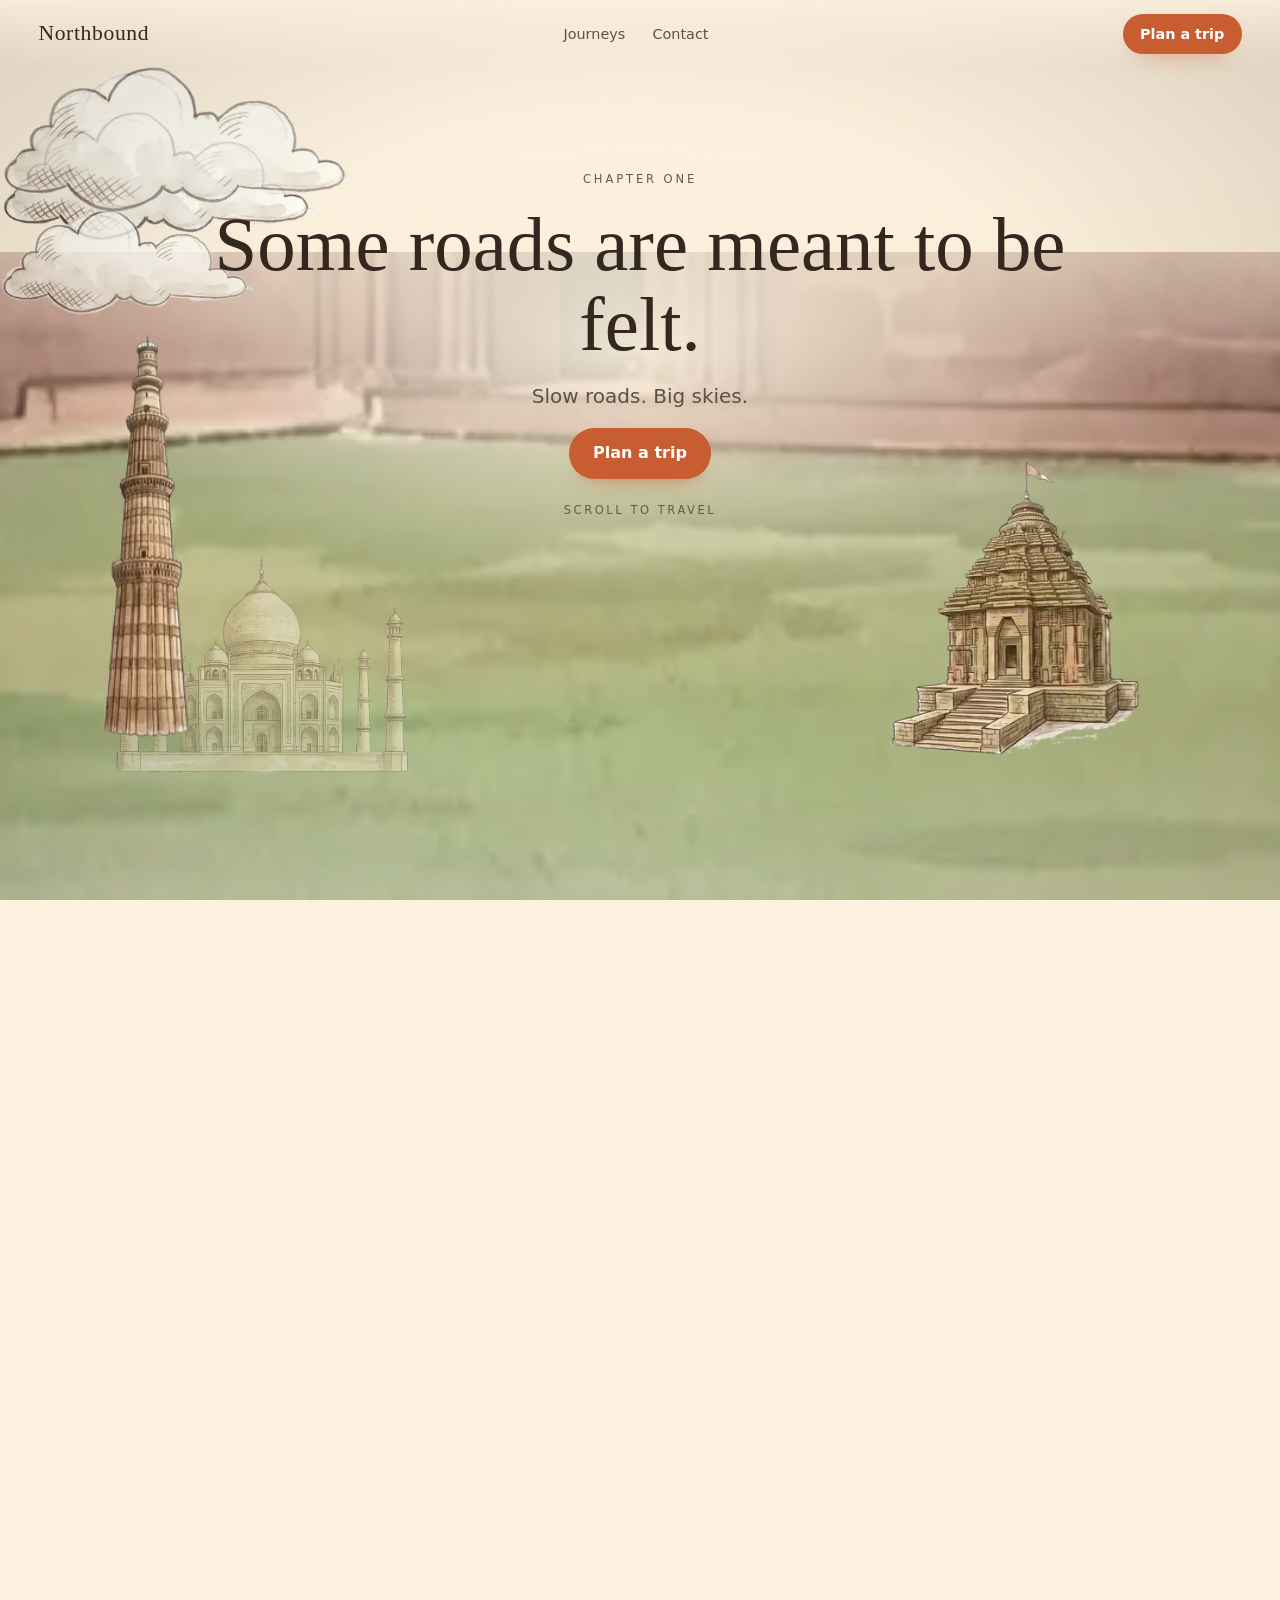
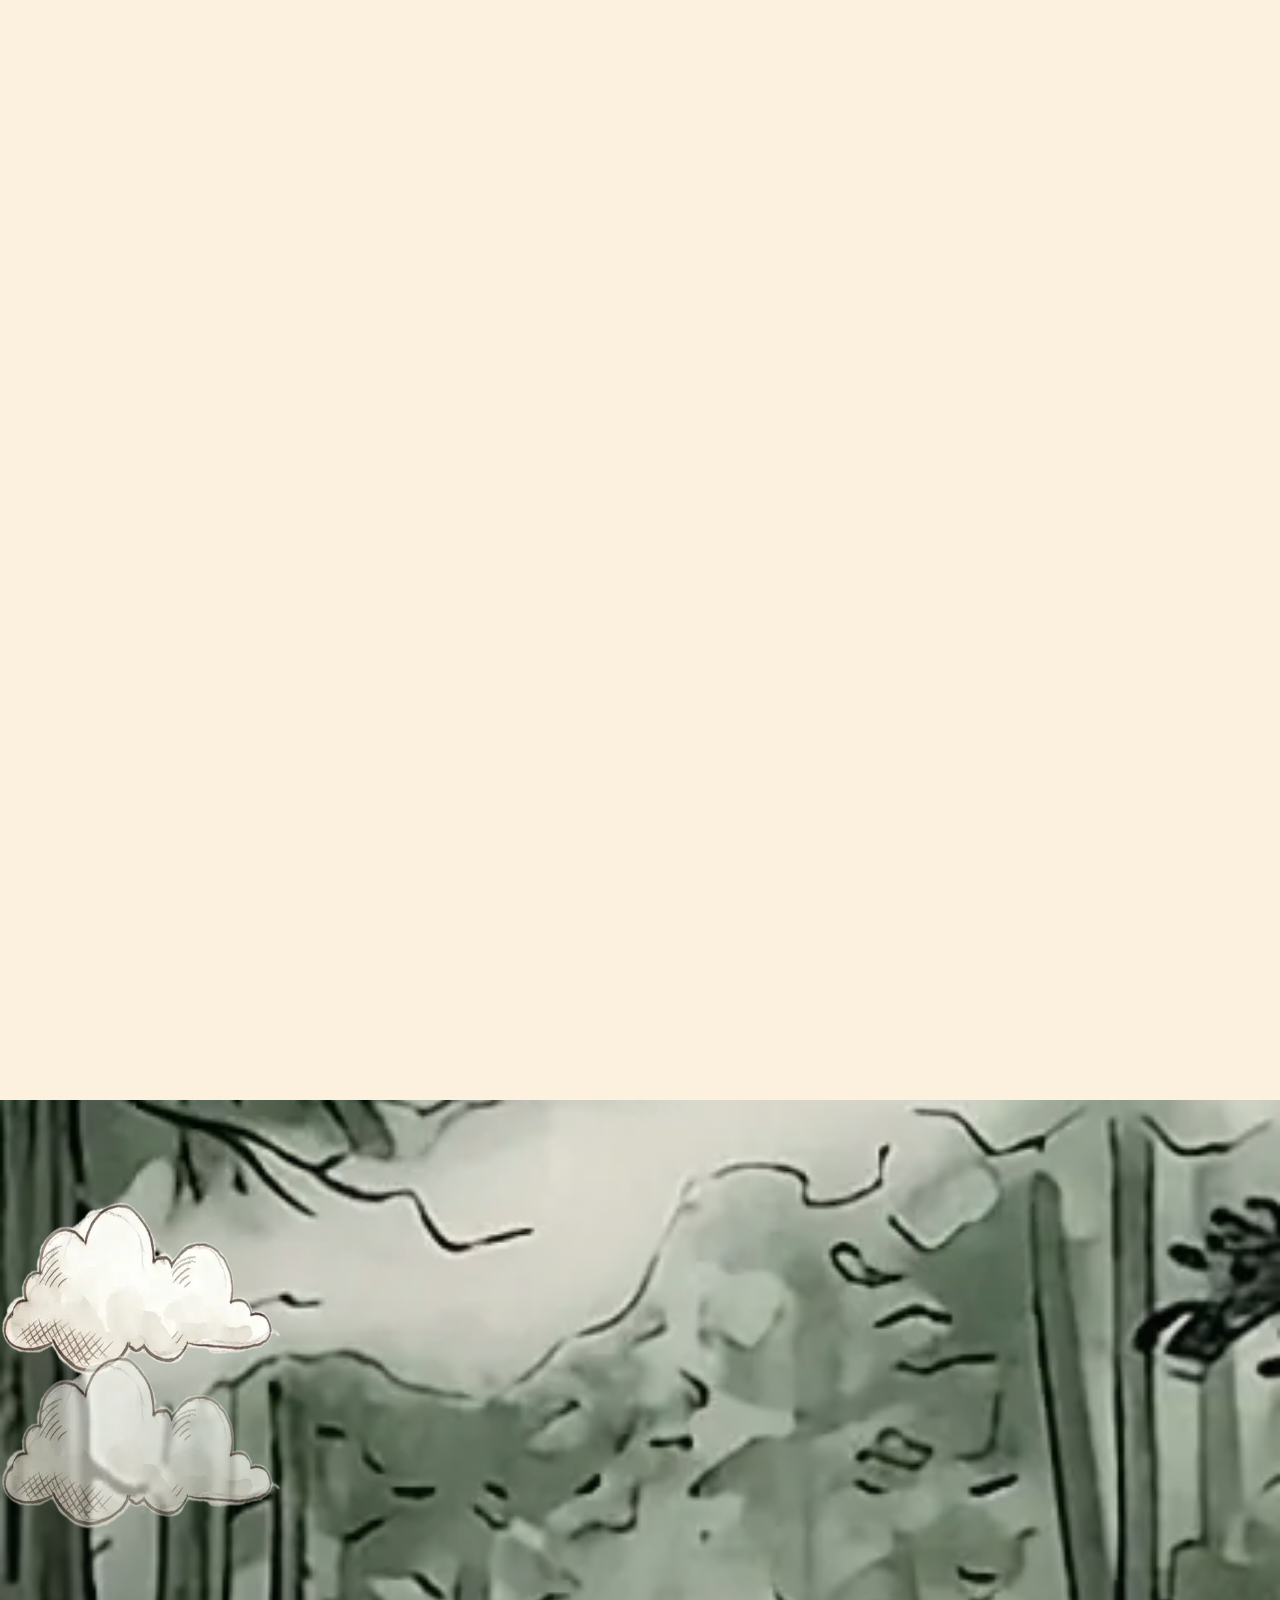
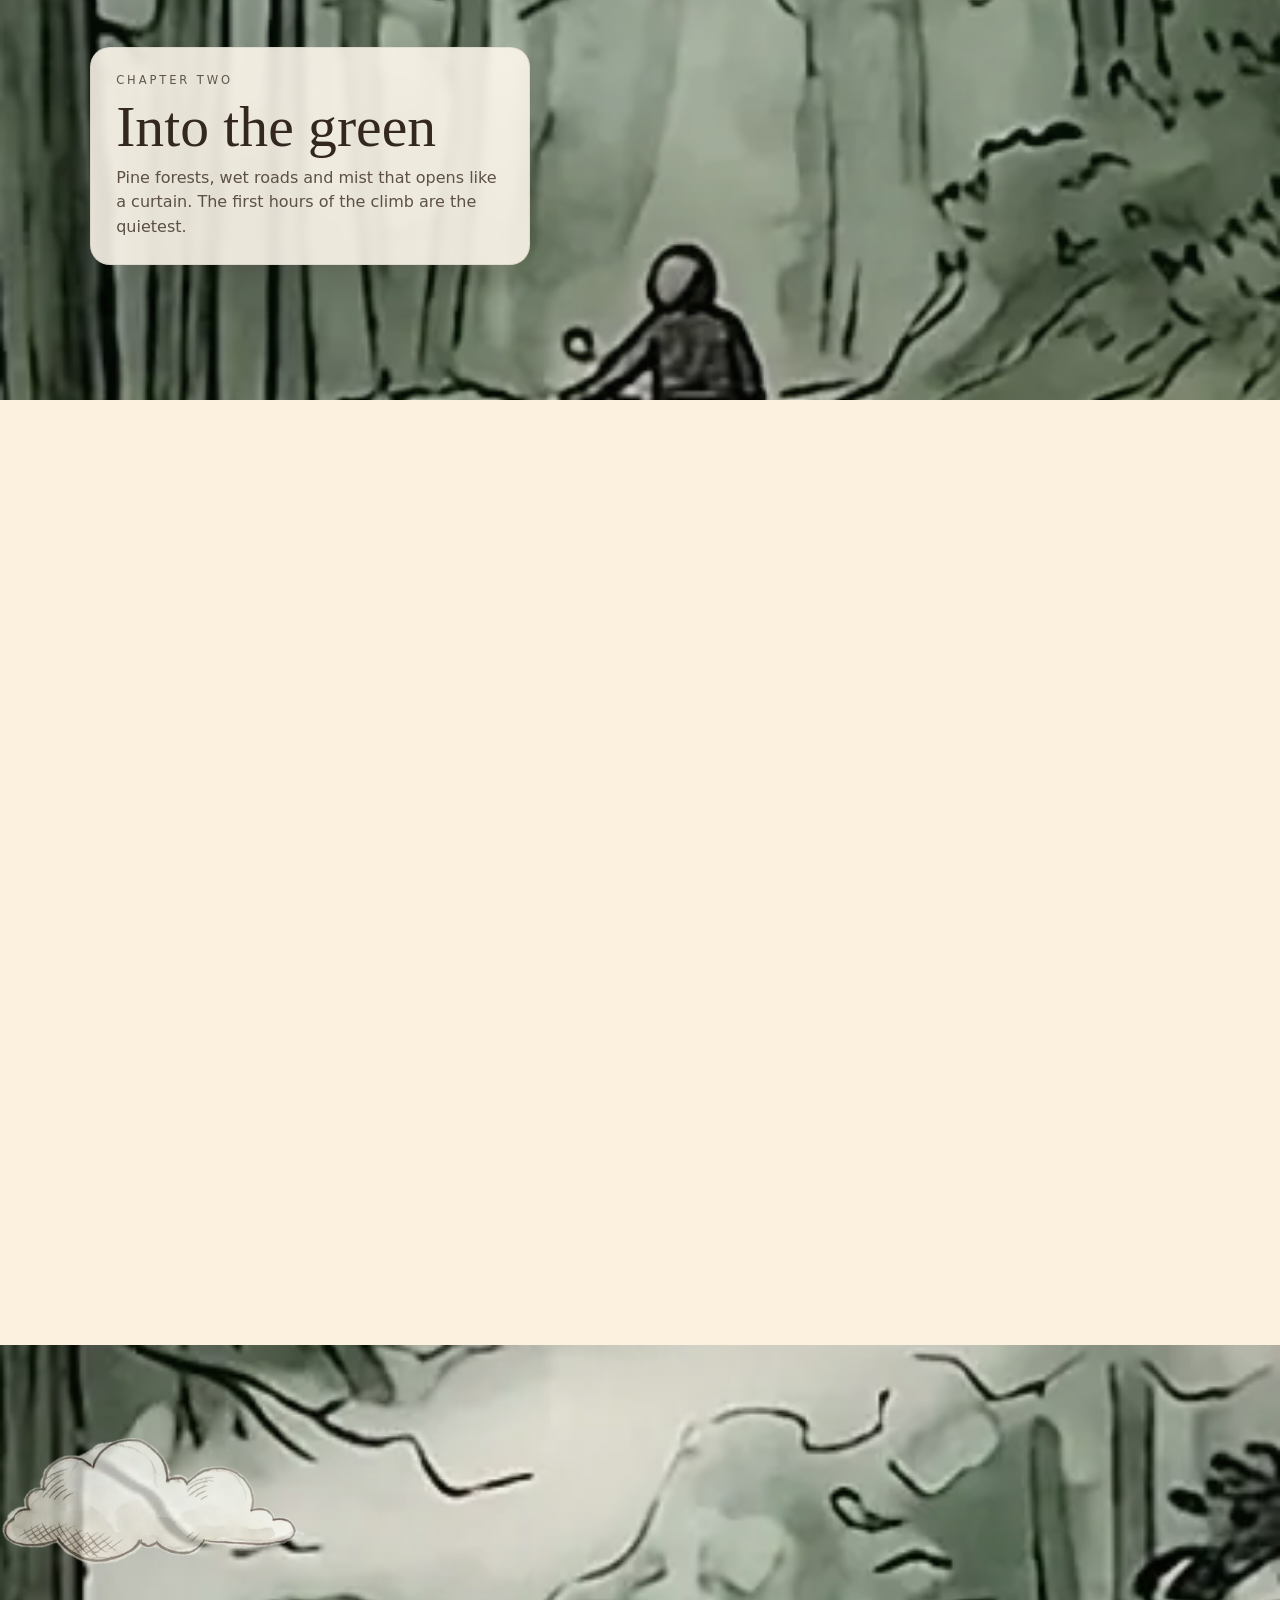
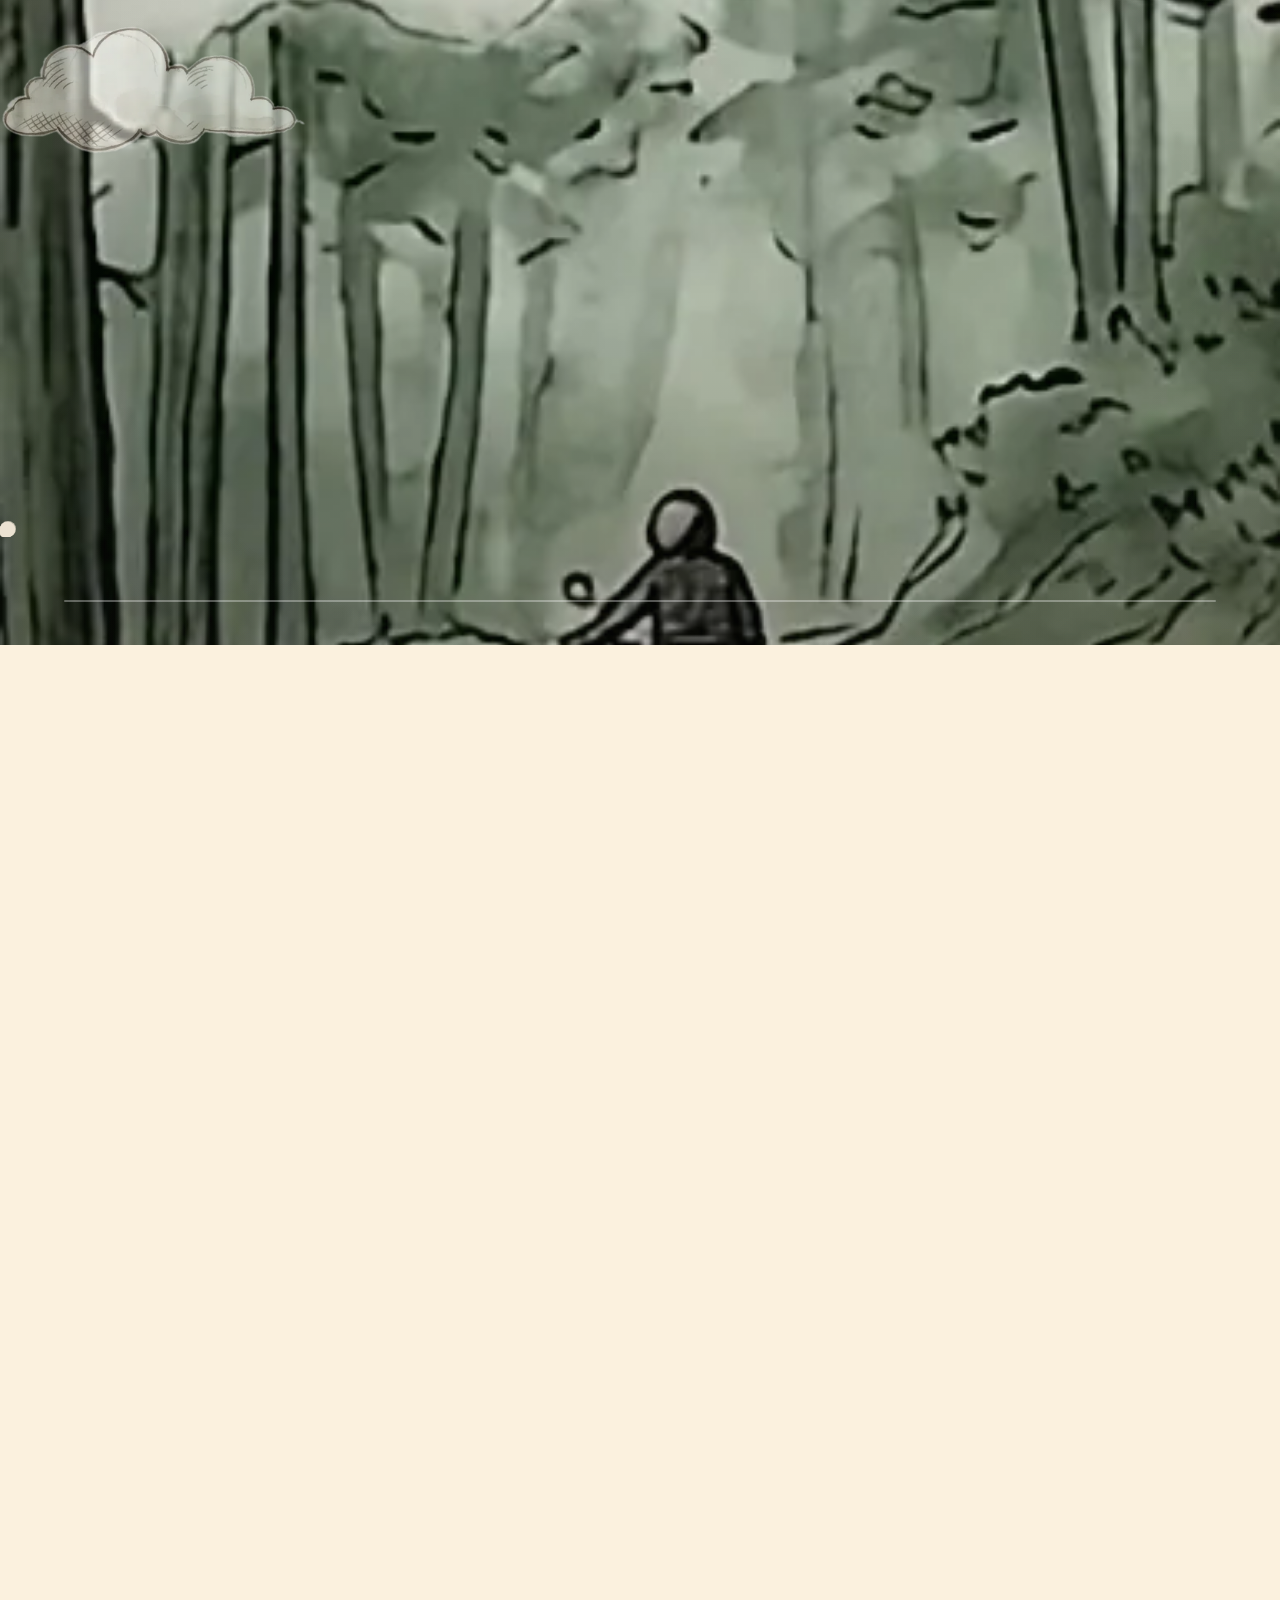
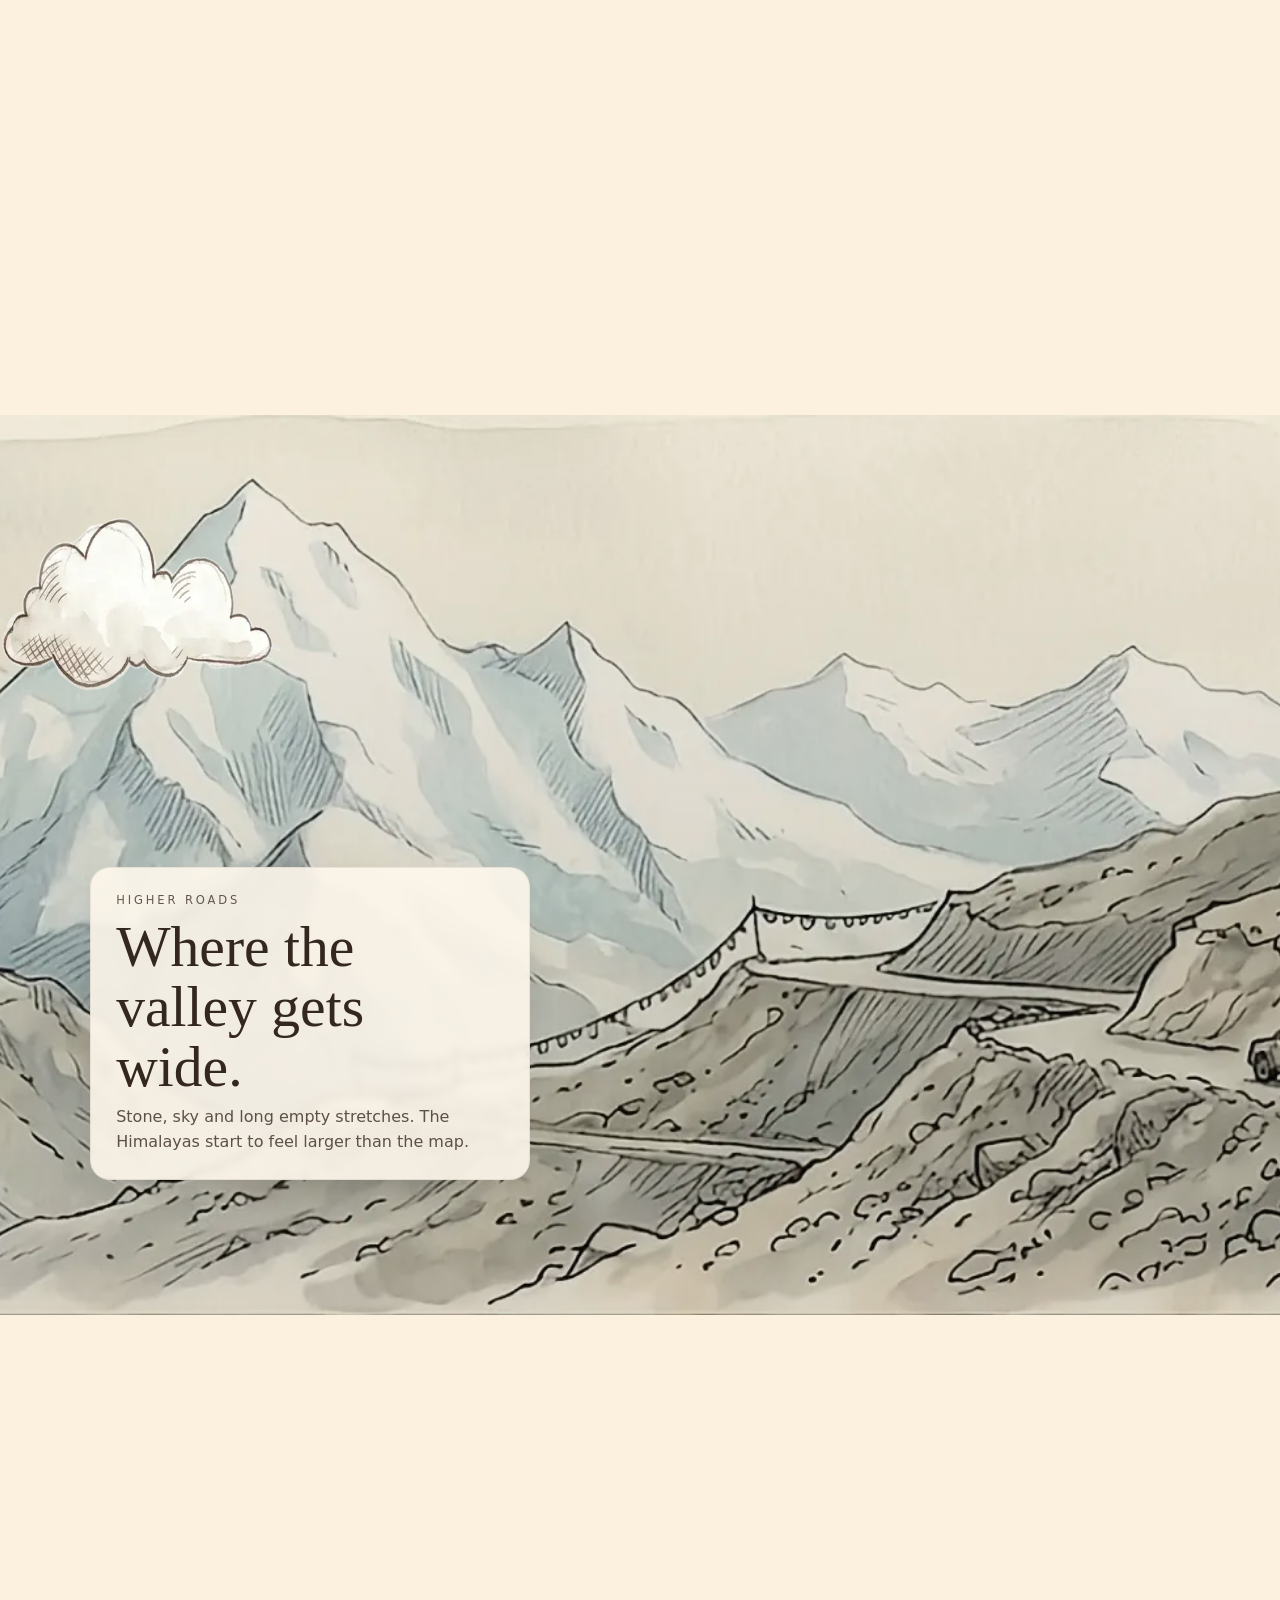
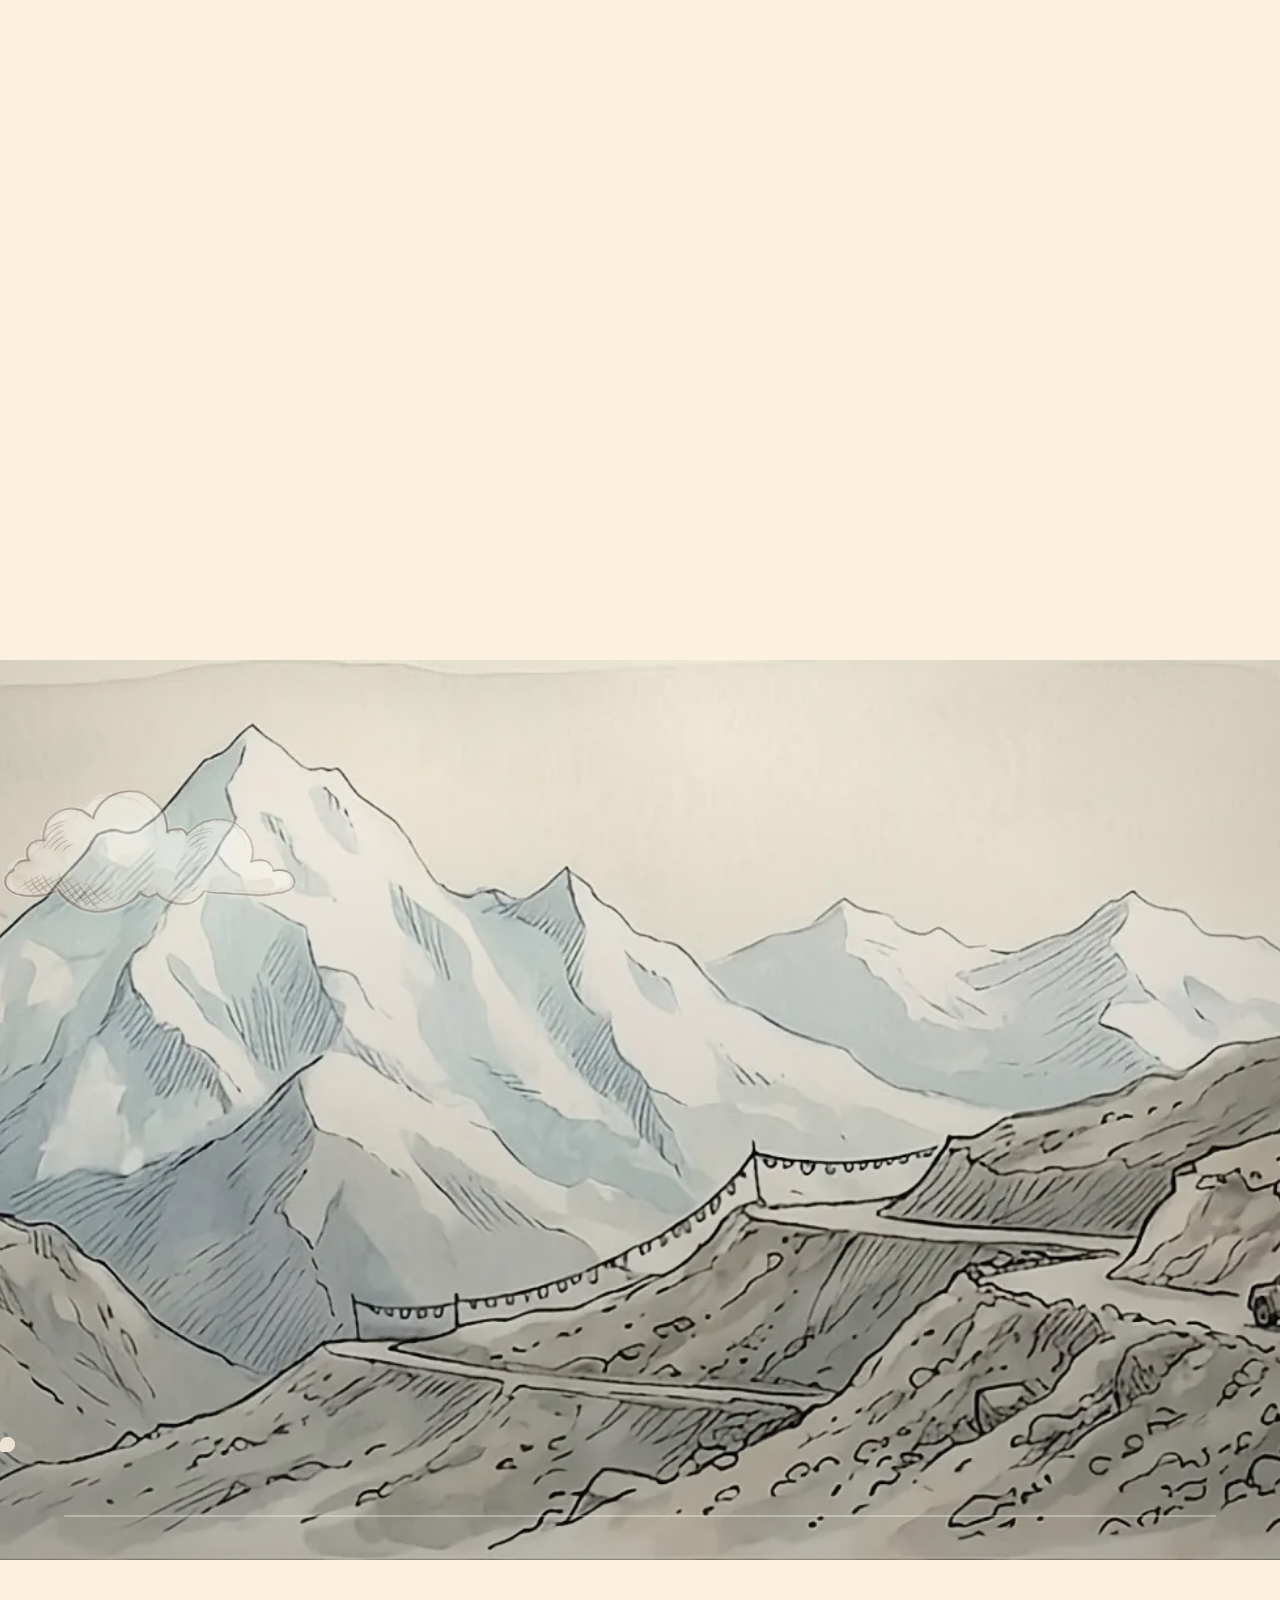
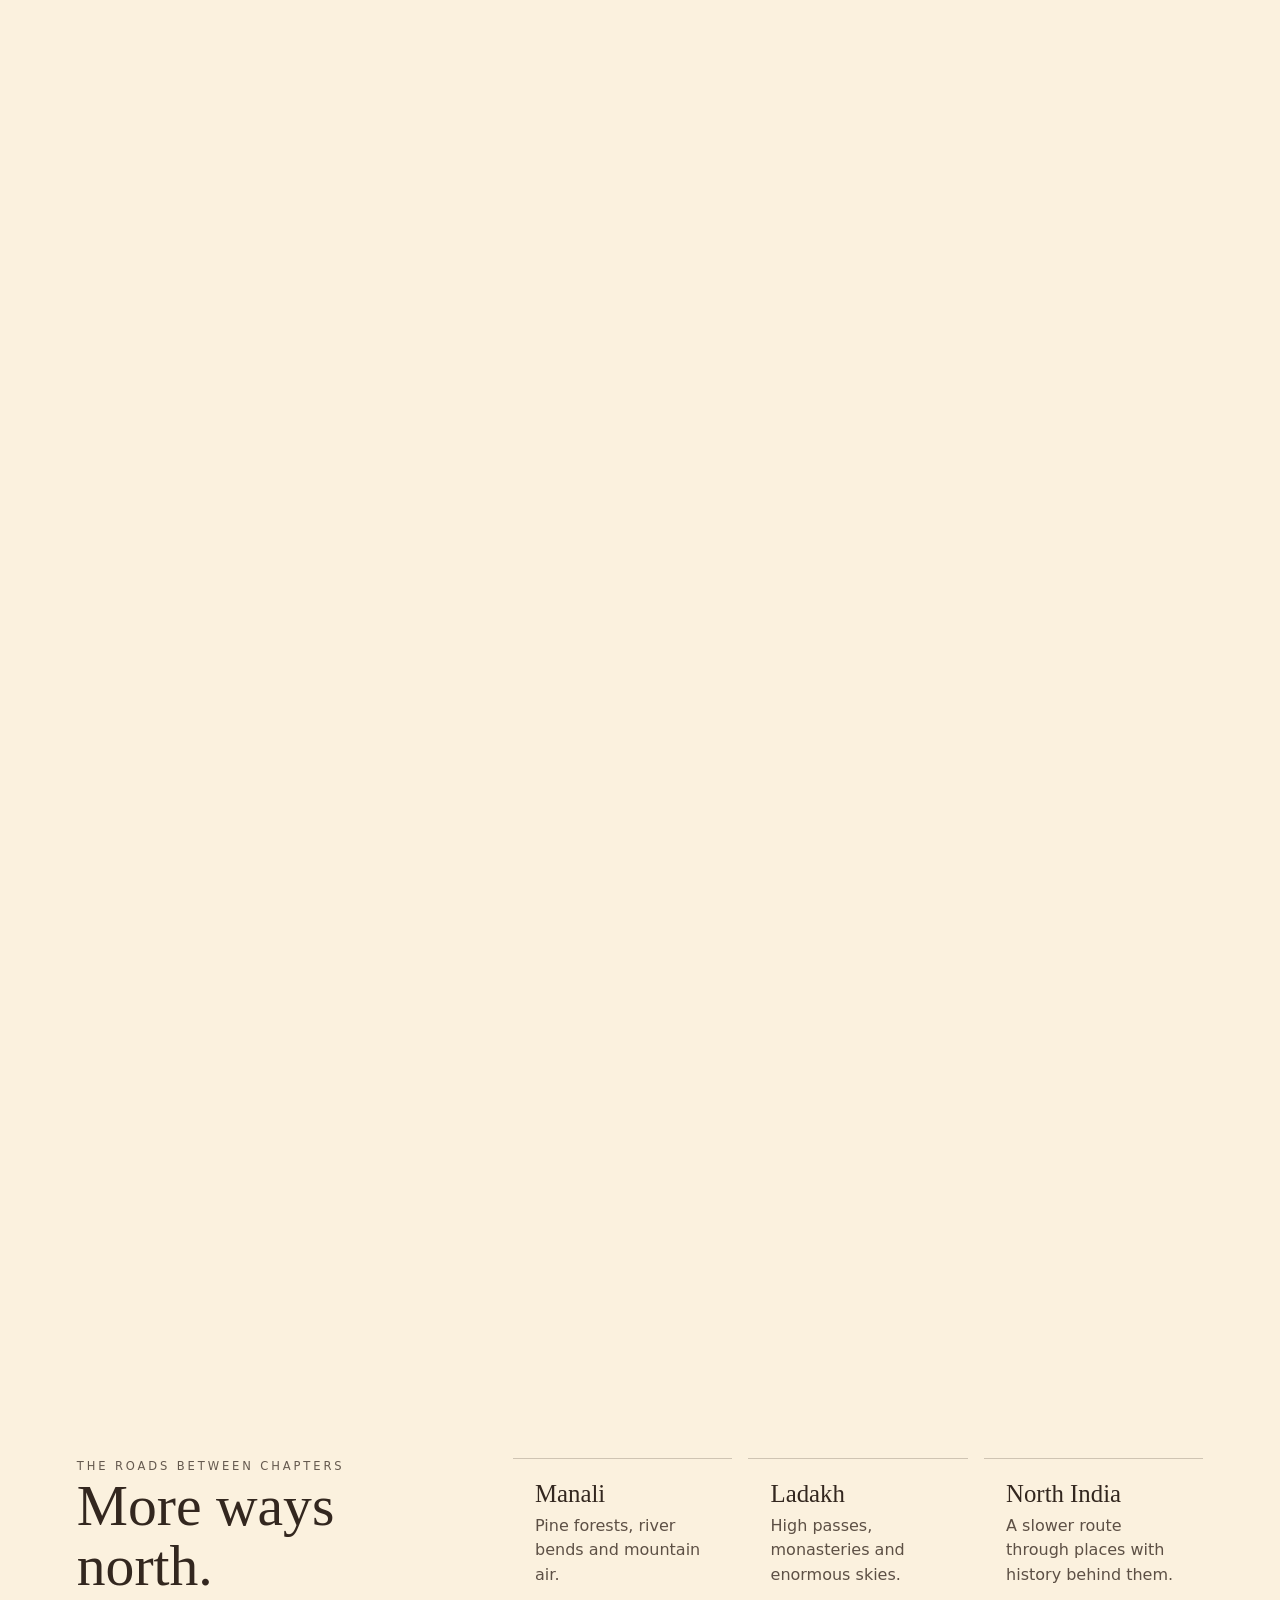
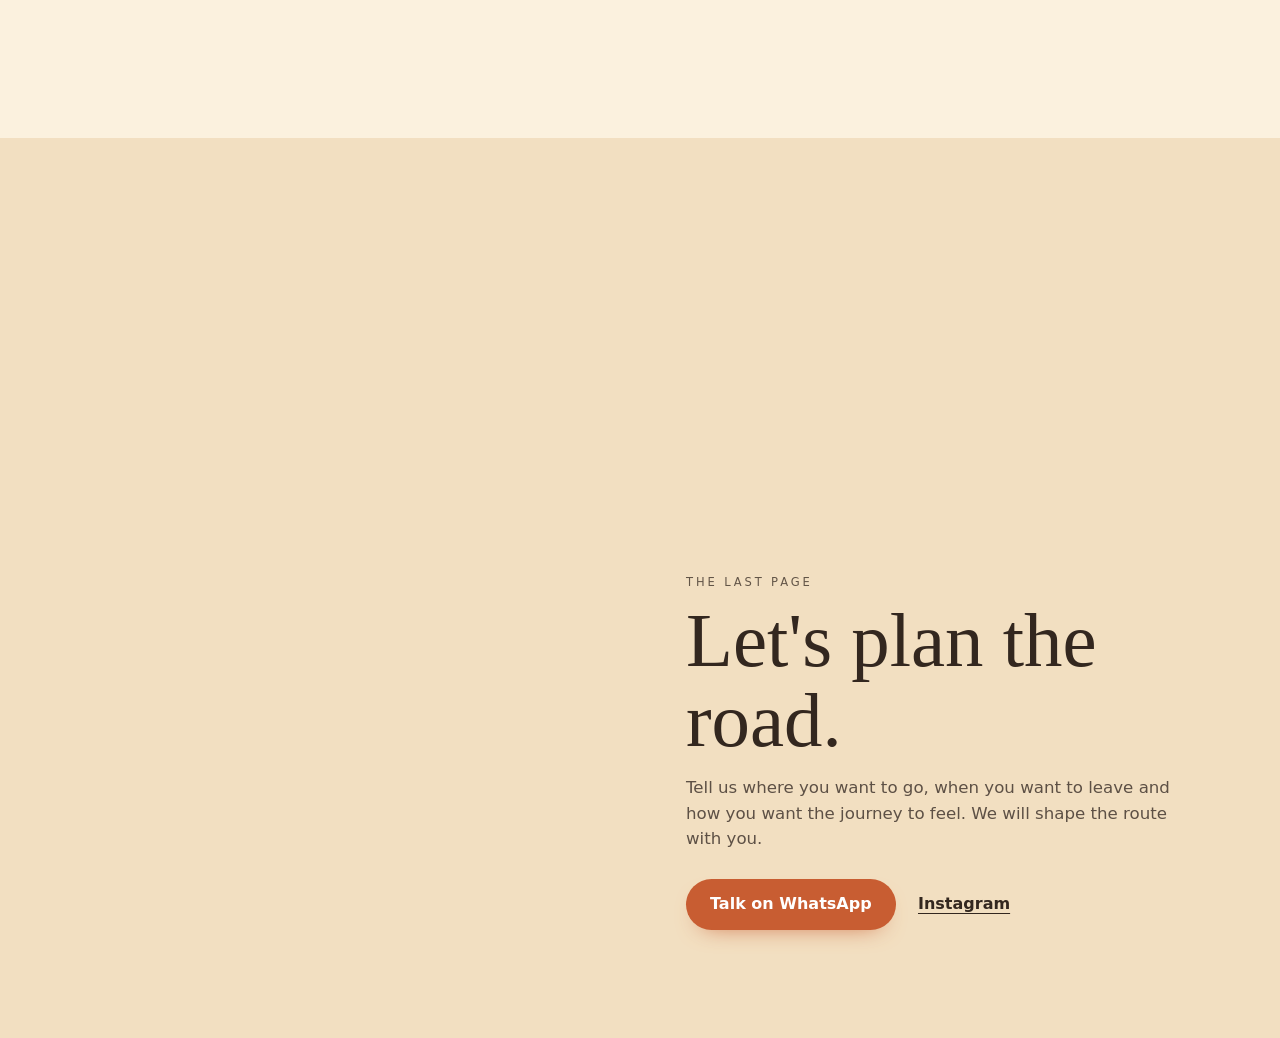
==== index.html @ 2f7fe8b7 "Initial looks good for V1" ====
<!doctype html>
<html lang="en">
<head>
  <meta charset="utf-8">
  <meta name="viewport" content="width=device-width,initial-scale=1,viewport-fit=cover">
  <meta name="theme-color" content="#fbf1de">
  <title>Northbound | Slow roads, big skies</title>
  <meta name="description" content="Slow, story-rich motorcycle and SUV journeys through the Himalayas, Ladakh, Himachal and North India. Explore routes and plan a journey with Northbound.">
  <meta name="robots" content="index,follow">
  <link rel="canonical" href="./">
  <meta property="og:type" content="website">
  <meta property="og:title" content="Northbound | Slow roads, big skies">
  <meta property="og:description" content="Motorcycle and SUV journeys through the Himalayas and North India.">
  <meta property="og:image" content="assets/img/redfort-full.webp">
  <meta name="twitter:card" content="summary_large_image">
  <link rel="preload" as="image" href="assets/img/redfort-full.webp" type="image/webp">
  <link rel="stylesheet" href="css/styles.css">
  <script id="site-schema" type="application/ld+json">
  {
    "@context":"https://schema.org",
    "@type":"TravelAgency",
    "name":"Northbound",
    "description":"Motorcycle and SUV journeys through the Himalayas, Ladakh, Himachal and North India.",
    "areaServed":["Ladakh","Himachal Pradesh","Uttarakhand","Delhi","North India"]
  }
  </script>
</head>
<body>
  <a class="skip-link" href="#journey">Skip to journeys</a>

  <header class="nav" id="site-nav">
    <a class="brand" href="#top" data-bind="brand">Northbound</a>
    <nav aria-label="Main navigation">
      <a href="#journey" data-bind="navDestinations">Journeys</a>
      <a href="#contact" data-bind="navStories">Contact</a>
    </nav>
    <a class="pill pill--small" href="#contact" data-bind-href="navCtaHref" data-bind="navCta">Plan a trip</a>
  </header>

  <main id="top">
    <!-- HERO / EXISTING REFERENCE WORLD -->
    <section class="hero" aria-labelledby="hero-title">
      <div class="hero-stage">
        <picture class="hero-bg" aria-hidden="true">
          <source media="(max-width: 700px)" srcset="assets/img/mobile/redfort-full-phone.webp">
          <img src="assets/img/redfort-full.webp" alt="" width="1610" height="692" fetchpriority="high">
        </picture>

        <div class="hero-paper"></div>
        <div class="hero-vignette"></div>

        <div class="ambient cloud cloud--h1" aria-hidden="true"><img src="assets/img/cloud.webp" alt="" width="420" height="179"></div>
        <div class="ambient cloud cloud--h2" aria-hidden="true"><img src="assets/img/cloud.webp" alt="" width="420" height="179"></div>
        <div class="ambient cloud cloud--h3" aria-hidden="true"><img src="assets/img/cloud.webp" alt="" width="420" height="179"></div>
        <div class="bird-flock" data-birds="hero" aria-hidden="true"></div>

        <!-- Kept in the same layered-monument spirit as the reference. Hawa Mahal intentionally absent. -->
        <div class="hero-cutout hero-cutout--taj" data-depth=".16"><img src="assets/img/taj.webp" alt="" width="834" height="620"></div>
        <div class="hero-cutout hero-cutout--qutub" data-depth=".26"><img src="assets/img/qutub.webp" alt="Qutub Minar illustration" width="74" height="340"></div>
        <div class="hero-cutout hero-cutout--kedar" data-depth=".20"><img src="assets/img/kedar.webp" alt="Himalayan temple illustration" width="287" height="340"></div>

        <div class="hero-copy">
          <p class="eyebrow" data-bind="heroEyebrow">Chapter one</p>
          <h1 id="hero-title" data-bind="heroTitle">Some roads are meant to be felt.</h1>
          <p class="tagline" data-bind="heroTagline">Slow roads. Big skies.</p>
          <a class="pill pill--large" data-bind-href="heroCtaHref" href="#journey" data-bind="heroCta">Plan a trip</a>
          <span class="scroll-cue">Scroll to travel</span>
        </div>
      </div>
    </section>

    <!-- NORMAL COUPLED SECTION: two scenes, backgrounds change vertically. -->
    <section class="coupled" id="journey" aria-label="Green Valley and Rishikesh journey">
      <div class="coupled-stage">
        <article class="coupled-scene coupled-scene--green">
          <picture class="coupled-bg">
            <source media="(max-width: 700px)" srcset="assets/img/mobile/green-valley-phone.webp">
            <img src="assets/img/green-valley.webp" alt="Misty green Himalayan valley and forest road" width="1634" height="686" loading="lazy" decoding="async">
          </picture>
          <div class="scene-wash"></div>
          <div class="scene-cloud scene-cloud--a" aria-hidden="true"><img src="assets/img/cloud.webp" alt="" width="420" height="179" loading="lazy"></div>
          <div class="scene-cloud scene-cloud--b" aria-hidden="true"><img src="assets/img/cloud.webp" alt="" width="420" height="179" loading="lazy"></div>
          <div class="bird-flock" data-birds="green" aria-hidden="true"></div>
          <div class="leaves" data-leaf-count="10" aria-hidden="true"></div>
          <div class="scene-copy scene-copy--left">
            <p class="eyebrow" data-bind="j0Eyebrow">Chapter two</p>
            <h2 data-bind="j0Title">Into the green</h2>
            <p data-bind="j0Body">Pine forests, wet roads and mist that opens like a curtain. The first hours of the climb are the quietest.</p>
          </div>
        </article>

        <article class="coupled-scene coupled-scene--river">
          <picture class="coupled-bg">
            <source media="(max-width: 700px)" srcset="assets/img/mobile/rishikesh-phone.webp">
            <img src="assets/img/rishikesh.webp" alt="Rishikesh suspension bridge and riverfront" width="1780" height="722" loading="lazy" decoding="async">
          </picture>
          <div class="scene-wash"></div>
          <div class="scene-cloud scene-cloud--c" aria-hidden="true"><img src="assets/img/cloud.webp" alt="" width="420" height="179" loading="lazy"></div>
          <div class="bird-flock" data-birds="river" aria-hidden="true"></div>
          <div class="leaves" data-leaf-count="6" aria-hidden="true"></div>
          <div class="scene-copy scene-copy--right">
            <p class="eyebrow" data-bind="j1Eyebrow">Chapter three</p>
            <h2 data-bind="j1Title">Where the river turns holy</h2>
            <p data-bind="j1Body">Rishikesh, suspension bridges, evening aarti and a slow breakfast by the Ganga before the road climbs again.</p>
          </div>
        </article>
      </div>
    </section>

    <!-- SPECIAL BIKE JOURNEY: fixed background, moving bike + moving/revealed cards. -->
    <section class="ride" id="bike-ride" data-ride="bike" aria-label="Motorcycle journey through the green valley">
      <div class="ride-stage">
        <picture class="ride-bg">
          <source media="(max-width: 700px)" srcset="assets/img/mobile/green-valley-phone.webp">
          <img src="assets/img/green-valley.webp" alt="Green Himalayan valley used as the fixed stage for a motorcycle journey" width="1634" height="686" loading="lazy" decoding="async">
        </picture>
        <div class="ride-wash"></div>
        <div class="ride-atmosphere"></div>

        <div class="ride-cloud cloud cloud--r1" aria-hidden="true"><img src="assets/img/cloud.webp" alt="" width="420" height="179" loading="lazy"></div>
        <div class="ride-cloud cloud cloud--r2" aria-hidden="true"><img src="assets/img/cloud.webp" alt="" width="420" height="179" loading="lazy"></div>
        <div class="bird-flock" data-birds="bike" aria-hidden="true"></div>
        <div class="leaves" data-leaf-count="14" aria-hidden="true"></div>

        <div class="ride-content">
          <article class="journey-card journey-card--bike card-1">
            <p class="eyebrow">The road opens</p>
            <h2>Leave room for the quiet.</h2>
            <p>Forest road, cool air and a full tank. This is where the motorcycle chapter begins.</p>
          </article>
          <article class="journey-card journey-card--bike card-2">
            <p class="eyebrow">Take the long way</p>
            <h2>Every bend gets a view.</h2>
            <p>Slow down before the climb. The best part is often the road between the places.</p>
          </article>
          <article class="journey-card journey-card--bike card-3">
            <p class="eyebrow">Northbound</p>
            <h2>Keep following the mountains.</h2>
            <p>A journey designed to feel unhurried, personal and made for the people riding it.</p>
          </article>
        </div>

        <div class="vehicle vehicle--bike" aria-hidden="true">
          <span class="vehicle-shadow"></span>
          <img src="assets/img/bike.webp" alt="" width="536" height="466" loading="lazy" decoding="async">
        </div>
        <div class="vehicle-dust vehicle-dust--bike" aria-hidden="true"></div>
        <div class="ride-progress" aria-hidden="true"><span></span></div>
      </div>
    </section>

    <!-- NORMAL COUPLED SECTION: Ladakh -> Chandratal -->
    <section class="coupled coupled--high" aria-label="Ladakh and Chandratal journey">
      <div class="coupled-stage">
        <article class="coupled-scene coupled-scene--ladakh">
          <picture class="coupled-bg">
            <source media="(max-width: 700px)" srcset="assets/img/mobile/ladakh-mountain-phone.webp">
            <img src="assets/img/ladakh-mountain.webp" alt="High Ladakh mountain road and monastery" width="1654" height="688" loading="lazy" decoding="async">
          </picture>
          <div class="scene-wash"></div>
          <div class="scene-cloud scene-cloud--a" aria-hidden="true"><img src="assets/img/cloud.webp" alt="" width="420" height="179" loading="lazy"></div>
          <div class="bird-flock" data-birds="ladakh" aria-hidden="true"></div>
          <div class="snow" data-snow-count="24" aria-hidden="true"></div>
          <div class="scene-copy scene-copy--left">
            <p class="eyebrow">Higher roads</p>
            <h2>Where the valley gets wide.</h2>
            <p>Stone, sky and long empty stretches. The Himalayas start to feel larger than the map.</p>
          </div>
        </article>

        <article class="coupled-scene coupled-scene--chandra">
          <picture class="coupled-bg">
            <source media="(max-width: 700px)" srcset="assets/img/mobile/chandratal-phone.webp">
            <img src="assets/img/chandratal.webp" alt="Chandratal lake under a night sky in the Himalayas" width="1734" height="706" loading="lazy" decoding="async">
          </picture>
          <div class="scene-wash"></div>
          <div class="scene-cloud scene-cloud--c" aria-hidden="true"><img src="assets/img/cloud.webp" alt="" width="420" height="179" loading="lazy"></div>
          <div class="snow" data-snow-count="20" aria-hidden="true"></div>
          <div class="scene-copy scene-copy--right scene-copy--light">
            <p class="eyebrow">Under the stars</p>
            <h2>Blue at the end of the road.</h2>
            <p>A long blue lake, cold wind and a camp pitched before the last light leaves the mountains.</p>
          </div>
        </article>
      </div>
    </section>

    <!-- SPECIAL SUV JOURNEY: fixed Ladakh background, moving SUV + cards. -->
    <section class="ride ride--suv" id="suv-ride" data-ride="suv" aria-label="SUV journey through Ladakh">
      <div class="ride-stage">
        <picture class="ride-bg">
          <source media="(max-width: 700px)" srcset="assets/img/mobile/ladakh-mountain-phone.webp">
          <img src="assets/img/ladakh-mountain.webp" alt="Ladakh mountain landscape used as the fixed stage for an SUV journey" width="1654" height="688" loading="lazy" decoding="async">
        </picture>
        <div class="ride-wash"></div>
        <div class="ride-atmosphere"></div>

        <div class="ride-cloud cloud cloud--r3" aria-hidden="true"><img src="assets/img/cloud.webp" alt="" width="420" height="179" loading="lazy"></div>
        <div class="bird-flock" data-birds="suv" aria-hidden="true"></div>
        <div class="snow" data-snow-count="28" aria-hidden="true"></div>

        <div class="ride-content">
          <article class="journey-card journey-card--suv card-1">
            <p class="eyebrow">Made for the high country</p>
            <h2>Carry the camp. Take the road.</h2>
            <p>The SUV gives the journey space for longer days, colder nights and the things worth bringing along.</p>
          </article>
          <article class="journey-card journey-card--suv card-2">
            <p class="eyebrow">Across Ladakh</p>
            <h2>The road is the destination.</h2>
            <p>Monastery walls, exposed passes and empty bends. No rush to get through any of it.</p>
          </article>
          <article class="journey-card journey-card--suv card-3">
            <p class="eyebrow">Stay a little longer</p>
            <h2>Watch the light change.</h2>
            <p>Arrive before sunset. Sit still. Let the mountain do the rest.</p>
          </article>
        </div>

        <div class="vehicle vehicle--suv" aria-hidden="true">
          <span class="vehicle-shadow"></span>
          <img src="assets/img/suv.webp" alt="" width="536" height="466" loading="lazy" decoding="async">
        </div>
        <div class="vehicle-dust vehicle-dust--suv" aria-hidden="true"></div>
        <div class="ride-progress" aria-hidden="true"><span></span></div>
      </div>
    </section>

    <section class="roads" id="stories" aria-labelledby="roads-title">
      <div class="roads-inner">
        <div>
          <p class="eyebrow">The roads between chapters</p>
          <h2 id="roads-title">More ways north.</h2>
        </div>
        <div class="roads-grid">
          <article><h3 data-bind="road0Title">Manali</h3><p data-bind="road0Body">Pine forests, river bends and mountain air.</p></article>
          <article><h3 data-bind="road1Title">Ladakh</h3><p data-bind="road1Body">High passes, monasteries and enormous skies.</p></article>
          <article><h3 data-bind="road2Title">North India</h3><p data-bind="road2Body">A slower route through places with history behind them.</p></article>
        </div>
      </div>
    </section>

    <section class="contact" id="contact" aria-labelledby="contact-title">
      <div class="contact-inner">
        <div class="contact-art" aria-hidden="true">
          <picture>
            <source media="(max-width: 700px)" srcset="assets/img/mobile/manali-phone.webp">
            <img src="assets/img/manali.webp" alt="" width="1782" height="724" loading="lazy" decoding="async" data-bind-src="contactDesktop">
          </picture>
          <div class="contact-art-wash"></div>
        </div>
        <div class="contact-copy">
          <p class="eyebrow" data-bind="contactEyebrow">The last page</p>
          <h2 id="contact-title" data-bind="contactTitle">Let's plan the road.</h2>
          <p data-bind="contactBody">Tell us where you want to go, when you want to leave and how you want the journey to feel. We will shape the route with you.</p>
          <div class="contact-actions">
            <a class="pill pill--large" href="https://wa.me/919800000000" target="_blank" rel="noopener" data-bind-href="contactHref" data-bind="contactCta">Talk on WhatsApp</a>
            <a class="text-link" href="https://instagram.com/" target="_blank" rel="noopener" data-bind-href="instagram">Instagram</a>
          </div>
        </div>
      </div>
    </section>
  </main>

  <script src="js/main.js" defer></script>
</body>
</html>
---- css/styles.css ----
:root{
  --paper:#fbf1de;
  --paper-deep:#f2dfc1;
  --ink:#33271f;
  --muted:#5d5045;
  --accent:#c85d32;
  --accent-dark:#a84626;
  --card:rgba(255,249,237,.88);
  --heading:Georgia,"Times New Roman",serif;
  --body:Inter,ui-sans-serif,system-ui,-apple-system,"Segoe UI",sans-serif;
  --nav-height:76px;
}

*{box-sizing:border-box;margin:0}
html{background:var(--paper);scroll-behavior:smooth}
body{font-family:var(--body);color:var(--ink);background:var(--paper);line-height:1.55;-webkit-font-smoothing:antialiased;overflow-x:hidden}
img{display:block;max-width:none}
a{color:inherit;text-decoration:none}
button,input,textarea{font:inherit}
.skip-link{position:fixed;left:1rem;top:1rem;z-index:100;padding:.7rem 1rem;border-radius:999px;background:#fff;transform:translateY(-180%);transition:transform .2s}
.skip-link:focus{transform:none}

/* Header */
.nav{position:fixed;inset:0 0 auto;z-index:80;display:flex;align-items:center;justify-content:space-between;gap:1rem;padding:calc(.85rem + env(safe-area-inset-top)) clamp(1rem,3vw,2.6rem) .85rem;background:linear-gradient(to bottom,rgba(251,241,222,.82),rgba(251,241,222,0));pointer-events:none}
.nav>*{pointer-events:auto}
.brand{font:500 1.35rem/1 var(--heading);letter-spacing:.03em}
.nav nav{display:flex;gap:1.7rem;font-size:.9rem;color:var(--muted)}
.pill{display:inline-flex;align-items:center;justify-content:center;background:var(--accent);color:#fff;padding:.66rem 1.2rem;border-radius:999px;font-size:.9rem;font-weight:650;box-shadow:0 10px 25px -15px var(--accent);transition:transform .35s ease,background .35s ease}
.pill:hover{transform:translateY(-2px);background:var(--accent-dark)}
.pill--small{padding:.58rem 1.08rem}
.pill--large{padding:.82rem 1.5rem;font-size:1rem}
.text-link{font-weight:600;text-decoration:underline;text-underline-offset:4px}
@media(max-width:700px){.nav nav{display:none}.nav{padding-left:1rem;padding-right:1rem}.brand{font-size:1.15rem}.pill--small{font-size:.78rem;padding:.52rem .85rem}}

.eyebrow{font-size:.72rem;letter-spacing:.25em;text-transform:uppercase;opacity:.75}
h1,h2,h3{font-family:var(--heading);font-weight:500;line-height:1.04}
h1{font-size:clamp(2.5rem,6vw,5.6rem)}
h2{font-size:clamp(2rem,4.5vw,4rem)}

/* Hero: retain the layered watercolor spirit */
.hero{position:relative;height:300svh}
.hero-stage{position:sticky;top:0;height:100svh;overflow:hidden;background:linear-gradient(180deg,#fbefdc 0%,#efd9b9 72%,var(--paper) 100%)}
.hero-bg{position:absolute;inset:auto 0 0;height:72%;z-index:2;overflow:hidden;display:block}
.hero-bg img{width:100%;height:100%;object-fit:cover;object-position:center bottom}
.hero-paper{position:absolute;inset:0;z-index:3;background:linear-gradient(180deg,rgba(251,241,222,.98) 0 17%,rgba(251,241,222,.22) 48%,rgba(251,241,222,.05) 78%,rgba(251,241,222,.15) 100%)}
.hero-vignette{position:absolute;inset:0;z-index:20;pointer-events:none;background:radial-gradient(ellipse at center,transparent 52%,rgba(57,36,22,.16) 100%)}
.ambient{position:absolute;z-index:16;pointer-events:none}
.cloud img{width:100%;height:auto;animation:cloudDrift linear infinite}
.cloud--h1{top:12%;left:0;width:clamp(180px,25vw,420px)}.cloud--h1 img{animation-duration:150s;animation-delay:-30s}
.cloud--h2{top:23%;left:0;width:clamp(140px,20vw,340px);opacity:.78}.cloud--h2 img{animation-duration:210s;animation-delay:-120s}
.cloud--h3{top:7%;left:0;width:clamp(170px,28vw,460px);opacity:.75}.cloud--h3 img{animation-duration:260s;animation-delay:-210s}
@keyframes cloudDrift{from{transform:translateX(-40vw)}to{transform:translateX(140vw)}}
.hero-cutout{position:absolute;z-index:12;pointer-events:none;will-change:transform}
.hero-cutout img{width:100%;height:auto}
.hero-cutout--taj{left:9%;bottom:14%;width:clamp(190px,23vw,380px);opacity:.45}
.hero-cutout--qutub{left:8%;bottom:18%;height:45svh}.hero-cutout--qutub img{height:100%;width:auto}
.hero-cutout--kedar{right:11%;bottom:16%;height:33svh}.hero-cutout--kedar img{height:100%;width:auto}
.hero-copy{position:absolute;z-index:40;left:50%;top:19%;transform:translateX(-50%);width:min(92vw,930px);text-align:center;display:flex;flex-direction:column;align-items:center;gap:1rem}
.hero-copy::before{content:"";position:absolute;inset:-22% -10%;z-index:-1;background:radial-gradient(ellipse,rgba(251,241,222,.9),rgba(251,241,222,0) 72%)}
.tagline{font-size:clamp(1rem,1.6vw,1.25rem);color:var(--muted)}
.scroll-cue{margin-top:.45rem;font-size:.72rem;letter-spacing:.22em;text-transform:uppercase;opacity:.65;animation:bob 3s ease-in-out infinite}
@keyframes bob{50%{transform:translateY(7px)}}

/* Normal coupled scenes: fixed/sticky background changes vertically */
.coupled{position:relative;height:205svh}
.coupled-stage{position:sticky;top:0;height:100svh;overflow:hidden;background:var(--paper)}
.coupled-scene{position:absolute;inset:0;overflow:hidden;opacity:0;visibility:hidden}
.coupled-scene--green{opacity:1;visibility:visible}
.coupled-bg{position:absolute;inset:0;display:block}
.coupled-bg img{width:100%;height:100%;object-fit:cover}
.scene-wash{position:absolute;inset:0;background:linear-gradient(180deg,rgba(22,33,27,.06),rgba(22,33,27,.18) 70%,rgba(18,19,18,.15))}
.scene-copy{position:absolute;z-index:30;width:min(88vw,440px);padding:1.5rem 1.6rem;background:var(--card);backdrop-filter:blur(5px);border:1px solid rgba(51,39,31,.08);border-radius:20px;box-shadow:0 20px 55px -40px rgba(30,20,14,.55)}
.scene-copy--left{left:clamp(1rem,7vw,6rem);bottom:15%}
.scene-copy--right{right:clamp(1rem,7vw,6rem);bottom:15%}
.scene-copy h2{margin:.42rem 0 .55rem}
.scene-copy p:last-child{color:var(--muted)}
.scene-cloud{position:absolute;z-index:18;pointer-events:none;width:clamp(150px,22vw,380px)}
.scene-cloud img{width:100%;animation:cloudDrift linear infinite}
.scene-cloud--a{top:11%;left:0}.scene-cloud--a img{animation-duration:170s;animation-delay:-55s}
.scene-cloud--b{top:28%;left:0;opacity:.65}.scene-cloud--b img{animation-duration:220s;animation-delay:-150s}
.scene-cloud--c{top:16%;left:0;opacity:.7}.scene-cloud--c img{animation-duration:200s;animation-delay:-115s}
.coupled-scene--chandra .scene-wash{background:linear-gradient(180deg,rgba(17,35,53,.04),rgba(8,20,31,.3))}
.scene-copy--light{color:#fff;background:rgba(21,31,38,.58);border-color:rgba(255,255,255,.14)}
.scene-copy--light p:last-child{color:rgba(255,255,255,.82)}

/* Ambient bird flock */
.bird-flock{position:absolute;inset:0;z-index:22;pointer-events:none;overflow:hidden}
.bird{position:absolute;top:var(--y);left:-8vw;width:22px;height:10px;opacity:var(--o);animation:birdFly var(--dur) linear var(--delay) infinite}
.bird::before,.bird::after{content:"";position:absolute;top:4px;width:10px;height:6px;border-top:2px solid currentColor;border-radius:70% 70% 0 0}
.bird::before{left:0;transform:rotate(18deg)}
.bird::after{right:0;transform:rotate(-18deg)}
@keyframes birdFly{0%{transform:translate3d(0,0,0) scale(var(--s))}48%{transform:translate3d(58vw,-3vh,0) scale(var(--s))}100%{transform:translate3d(120vw,2vh,0) scale(var(--s))}}

/* Leaves and snow */
.leaves,.snow{position:absolute;inset:0;z-index:24;pointer-events:none;overflow:hidden}
.leaf{position:absolute;top:-8vh;left:var(--x);width:var(--size);height:calc(var(--size) * .72);border-radius:100% 0 100% 0;background:var(--leaf);opacity:.72;transform:rotate(var(--rot));filter:saturate(.86);animation:leafFall var(--dur) linear var(--delay) infinite}
@keyframes leafFall{0%{translate:0 -10vh;rotate:0deg}50%{translate:var(--drift) 50vh;rotate:200deg}100%{translate:calc(var(--drift) * -1) 112vh;rotate:420deg}}
.flake{position:absolute;top:-5vh;left:var(--x);width:var(--size);height:var(--size);border-radius:50%;background:rgba(255,255,255,.9);box-shadow:0 0 7px rgba(255,255,255,.35);animation:snowFall var(--dur) linear var(--delay) infinite}
@keyframes snowFall{0%{translate:0 -8vh;opacity:0}12%{opacity:.85}55%{translate:var(--drift) 54vh}100%{translate:calc(var(--drift) * -.7) 112vh;opacity:.05}}

/* Special ride: one fixed stage, moving bike/SUV and cards only */
.ride{position:relative;height:430svh}
.ride-stage{position:sticky;top:0;height:100svh;overflow:hidden;background:#d8cfb8}
.ride-bg{position:absolute;inset:0;z-index:1;display:block}
.ride-bg img{width:100%;height:100%;object-fit:cover}
.ride-wash{position:absolute;inset:0;z-index:2;background:linear-gradient(180deg,rgba(13,22,17,.05),rgba(13,19,16,.12) 65%,rgba(14,15,13,.24))}
.ride-atmosphere{position:absolute;inset:0;z-index:3;pointer-events:none;background:radial-gradient(ellipse at 50% 55%,transparent 60%,rgba(36,27,19,.16) 100%)}
.ride-cloud{position:absolute;z-index:12;pointer-events:none;width:clamp(170px,24vw,400px)}
.ride-cloud img{width:100%;animation:cloudDrift linear infinite}
.cloud--r1{top:10%;left:0;opacity:.72}.cloud--r1 img{animation-duration:175s;animation-delay:-80s}
.cloud--r2{top:31%;left:0;opacity:.58}.cloud--r2 img{animation-duration:240s;animation-delay:-175s}
.cloud--r3{top:14%;left:0;opacity:.45}.cloud--r3 img{animation-duration:220s;animation-delay:-140s}
.ride-content{position:absolute;inset:0;z-index:30;pointer-events:none}
.journey-card{position:absolute;width:min(78vw,390px);padding:1.35rem 1.45rem;background:rgba(255,248,235,.9);border:1px solid rgba(255,255,255,.3);backdrop-filter:blur(7px);border-radius:18px;box-shadow:0 25px 60px -40px rgba(16,13,9,.6);opacity:0;will-change:transform,opacity}
.journey-card h2{font-size:clamp(1.6rem,3vw,2.5rem);margin:.38rem 0 .55rem}
.journey-card p:last-child{color:var(--muted)}
.journey-card--bike{color:var(--ink)}
.journey-card--suv{color:#fff;background:rgba(31,41,44,.64);border-color:rgba(255,255,255,.13)}
.journey-card--suv p:last-child{color:rgba(255,255,255,.82)}
.vehicle{position:absolute;z-index:45;bottom:10%;width:clamp(240px,30vw,510px);will-change:transform;pointer-events:none}
.vehicle img{width:100%;height:auto;filter:drop-shadow(0 18px 13px rgba(36,25,16,.24))}
.vehicle--bike{left:0;transform:translateX(-35vw)}
.vehicle--suv{left:0;transform:translateX(-42vw)}
.vehicle-shadow{position:absolute;left:11%;right:11%;bottom:8%;height:15px;border-radius:50%;background:rgba(38,25,17,.22);filter:blur(7px)}
.vehicle-dust{position:absolute;z-index:42;bottom:12%;left:0;width:0;height:0;pointer-events:none}
.dust-dot{position:absolute;left:0;bottom:0;width:var(--s);height:var(--s);border-radius:50%;background:rgba(235,226,209,.75);animation:dustPop var(--d) ease-out var(--delay) infinite}
@keyframes dustPop{0%{transform:translate(0,0) scale(.3);opacity:0}15%{opacity:.75}100%{transform:translate(var(--x),var(--y)) scale(1.5);opacity:0}}
.ride-progress{position:absolute;left:5%;right:5%;bottom:4.8%;height:2px;z-index:60;background:rgba(255,255,255,.32);overflow:hidden;border-radius:999px}
.ride-progress span{display:block;width:0;height:100%;background:rgba(255,255,255,.95);transform-origin:left center}
.ride--suv .ride-wash{background:linear-gradient(180deg,rgba(9,18,28,.02),rgba(8,15,22,.28))}

/* Static SEO content and contact */
.roads{padding:8rem clamp(1.2rem,6vw,7rem);background:var(--paper)}
.roads-inner{display:grid;grid-template-columns:minmax(0,.7fr) minmax(0,1.3fr);gap:4rem;align-items:start;max-width:1200px;margin:0 auto}
.roads-grid{display:grid;grid-template-columns:repeat(3,1fr);gap:1rem}
.roads-grid article{padding:1.4rem;border-top:1px solid rgba(51,39,31,.22)}
.roads-grid h3{font-size:1.55rem;margin-bottom:.4rem}
.roads-grid p{color:var(--muted)}
.contact{min-height:100svh;position:relative;background:var(--paper-deep);display:grid;place-items:center;overflow:hidden}
.contact-inner{position:relative;width:min(1200px,100%);min-height:100svh;display:grid;grid-template-columns:1.05fr .95fr;align-items:end}
.contact-art{position:absolute;inset:0 auto 0 0;width:68%;overflow:hidden}
.contact-art picture,.contact-art img{width:100%;height:100%;display:block}
.contact-art img{object-fit:cover;object-position:left bottom;opacity:.72}
.contact-art-wash{position:absolute;inset:0;background:linear-gradient(90deg,rgba(242,223,193,0) 0 35%,rgba(242,223,193,.9) 100%)}
.contact-copy{position:relative;z-index:5;grid-column:2;padding:10vh clamp(1.2rem,4vw,4.2rem) 12vh 1rem}
.contact-copy h2{font-size:clamp(2.5rem,6vw,5rem);margin:.55rem 0 .9rem}
.contact-copy>p:not(.eyebrow){max-width:520px;color:var(--muted);font-size:1.04rem}
.contact-actions{display:flex;align-items:center;gap:1.4rem;flex-wrap:wrap;margin-top:1.7rem}

/* Mobile */
@media(max-width:700px){
  .hero{height:235svh}
  .hero-bg{height:80%}
  .hero-bg img{object-position:55% bottom}
  .hero-copy{top:15%;width:90vw}
  .hero-cutout--taj{left:-4%;bottom:10%;width:45vw;opacity:.28}
  .hero-cutout--qutub{left:1%;bottom:13%;height:32svh}
  .hero-cutout--kedar{right:0;bottom:12%;height:25svh}
  .coupled{height:205svh}
  .scene-copy{width:min(90vw,360px);padding:1.15rem 1.15rem}
  .scene-copy--left,.scene-copy--right{left:50%;right:auto;bottom:9%;transform:translateX(-50%)}
  .vehicle{width:clamp(200px,70vw,340px);bottom:12%}
  .vehicle--bike{transform:translateX(-80vw)}
  .vehicle--suv{transform:translateX(-90vw)}
  .journey-card{width:min(82vw,330px);padding:1.15rem 1.15rem}
  .roads{padding:5rem 1.2rem}
  .roads-inner{grid-template-columns:1fr;gap:2.4rem}
  .roads-grid{grid-template-columns:1fr}
  .contact-inner{display:block}
  .contact-art{width:100%;height:58%}
  .contact-art-wash{background:linear-gradient(180deg,rgba(242,223,193,.05),rgba(242,223,193,.95) 78%)}
  .contact-copy{padding:48vh 1.2rem 8vh}
}

.calm *, .calm *::before, .calm *::after{animation:none!important;transition:none!important;scroll-behavior:auto!important}

@media(prefers-reduced-motion:reduce){html{scroll-behavior:auto}.hero-copy .scroll-cue{animation:none}}
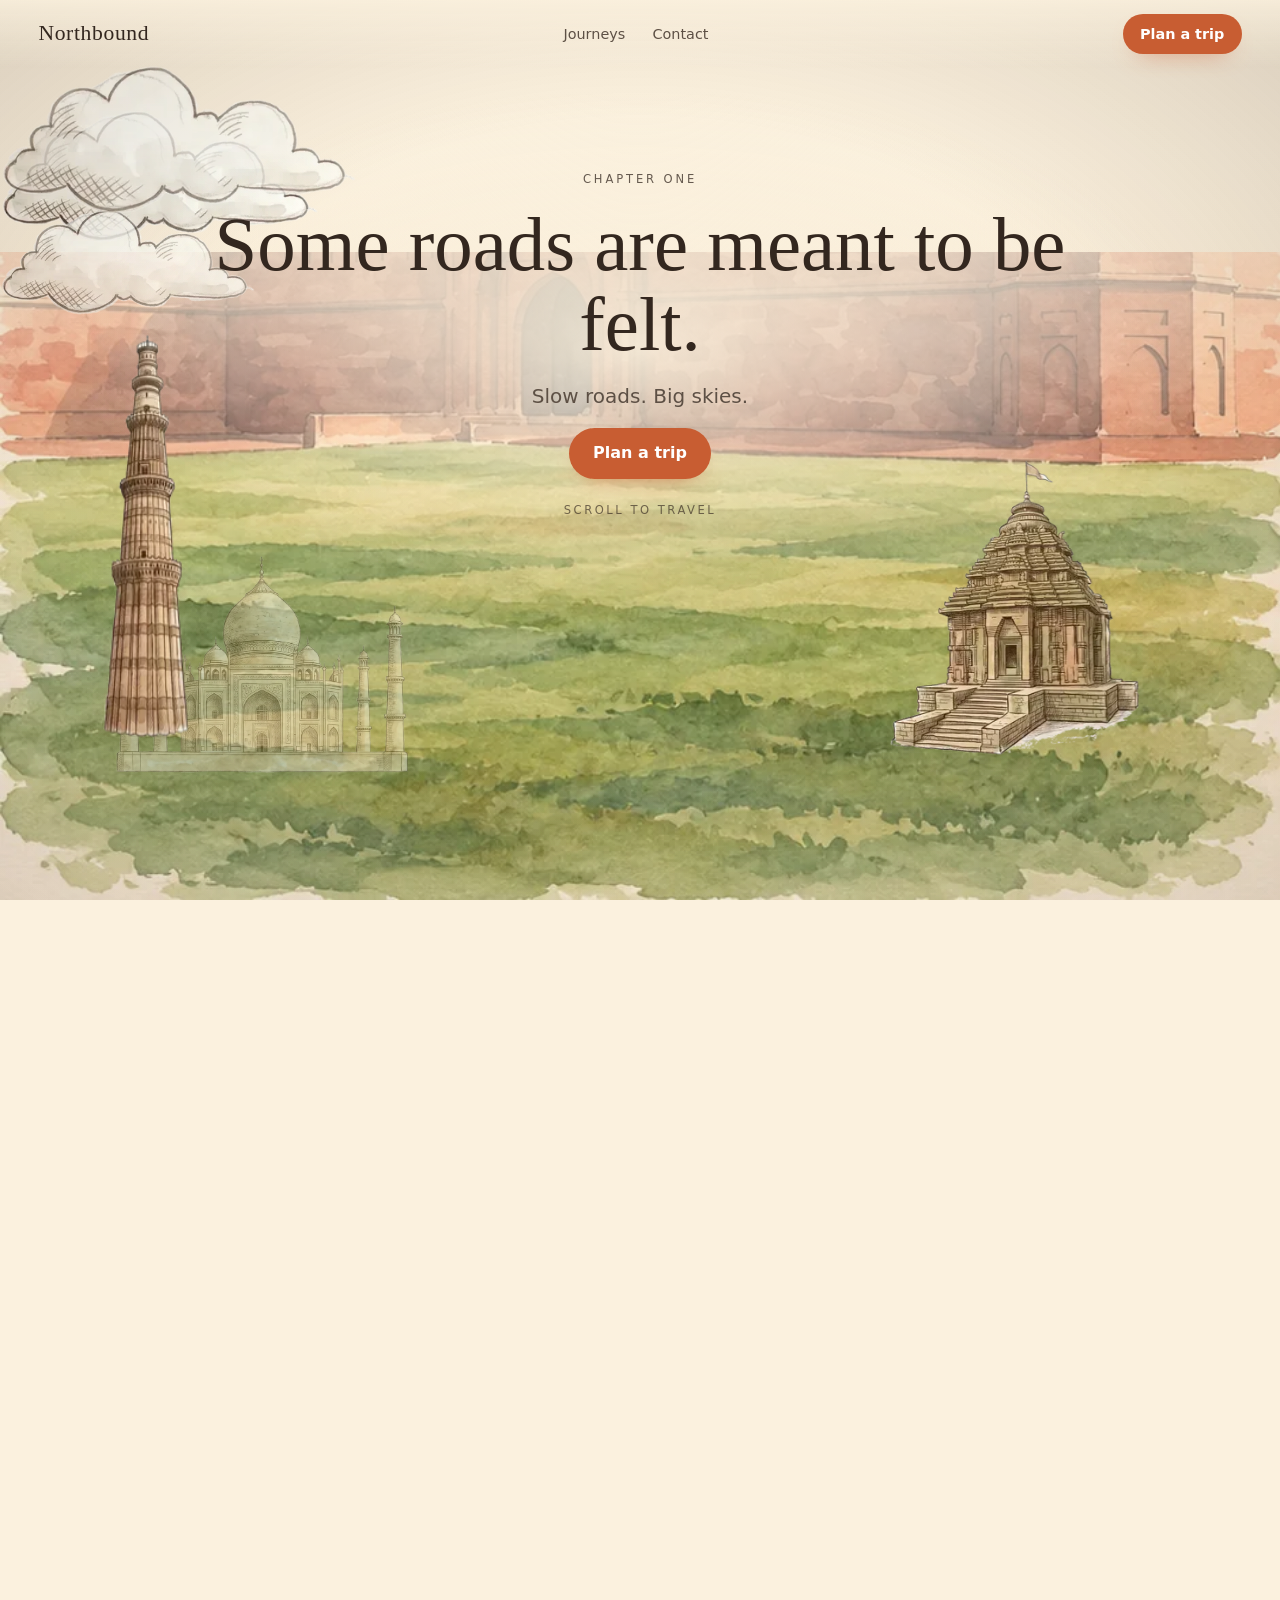
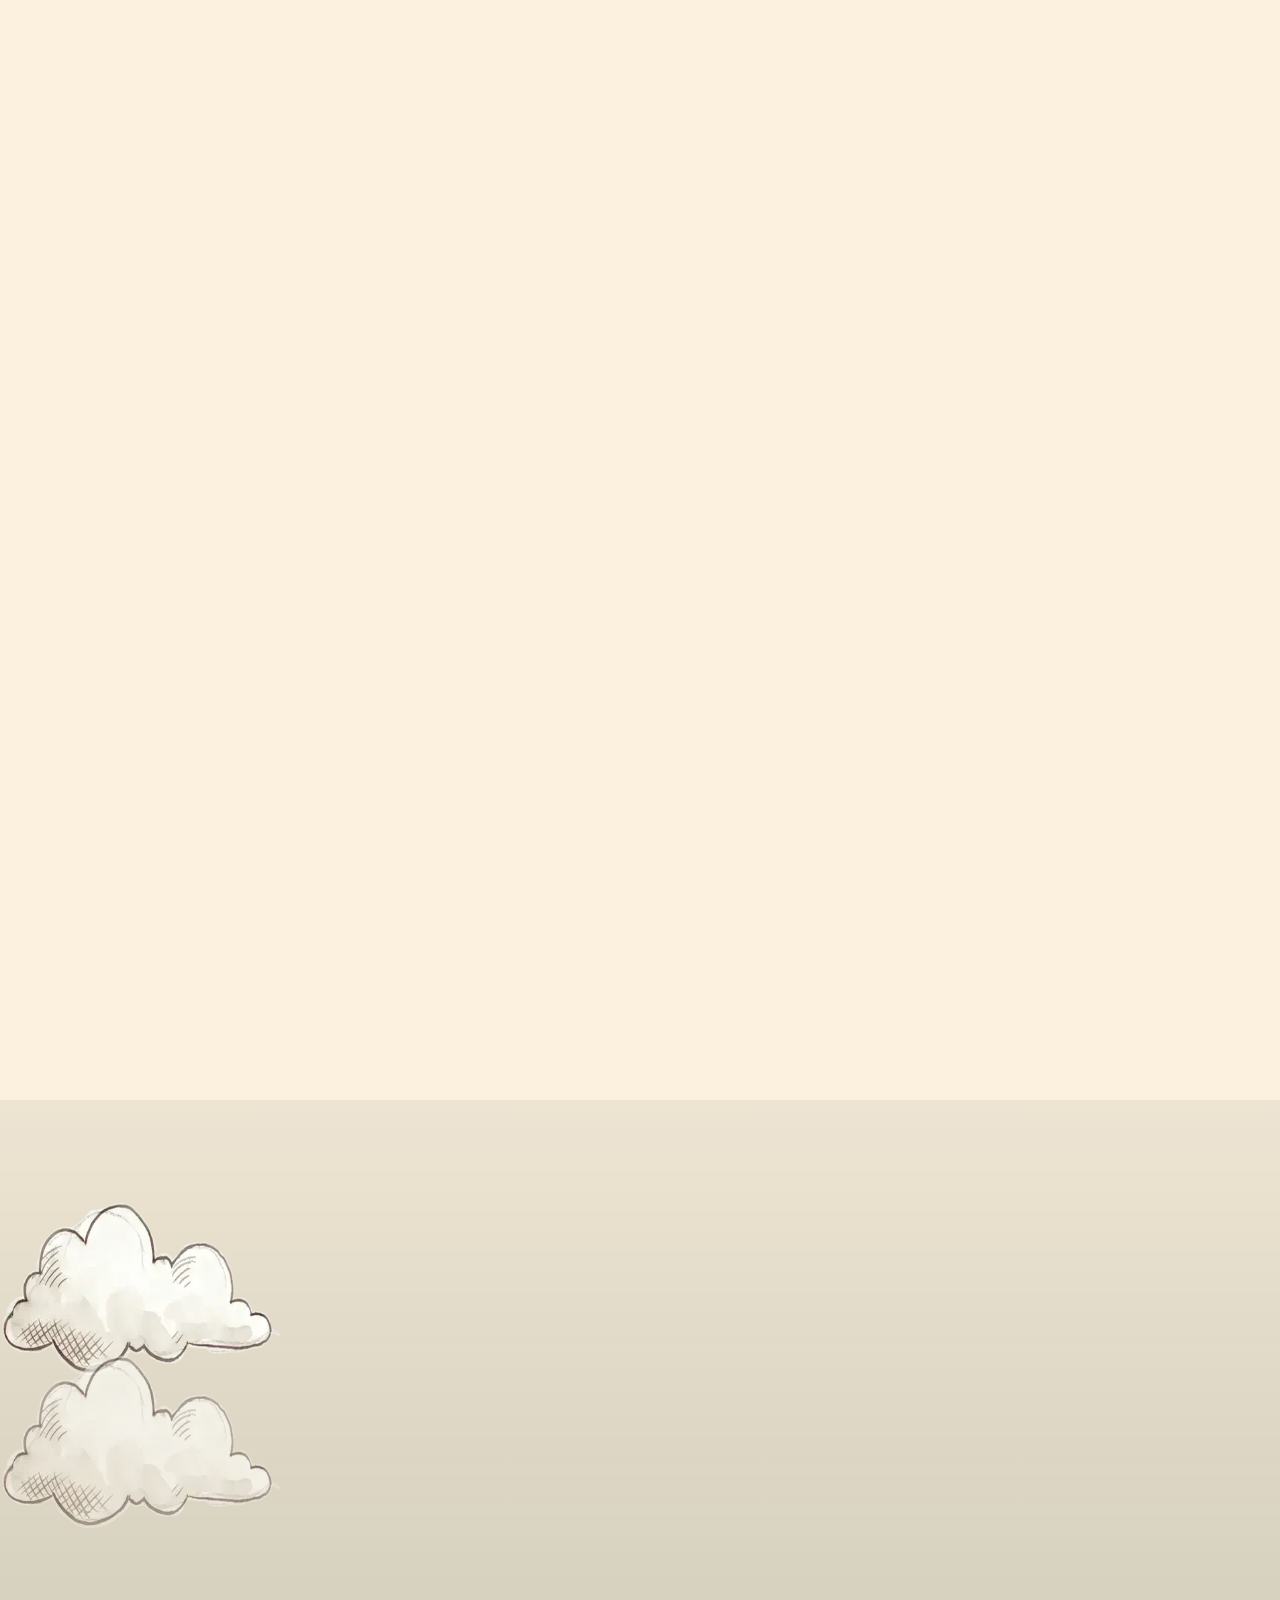
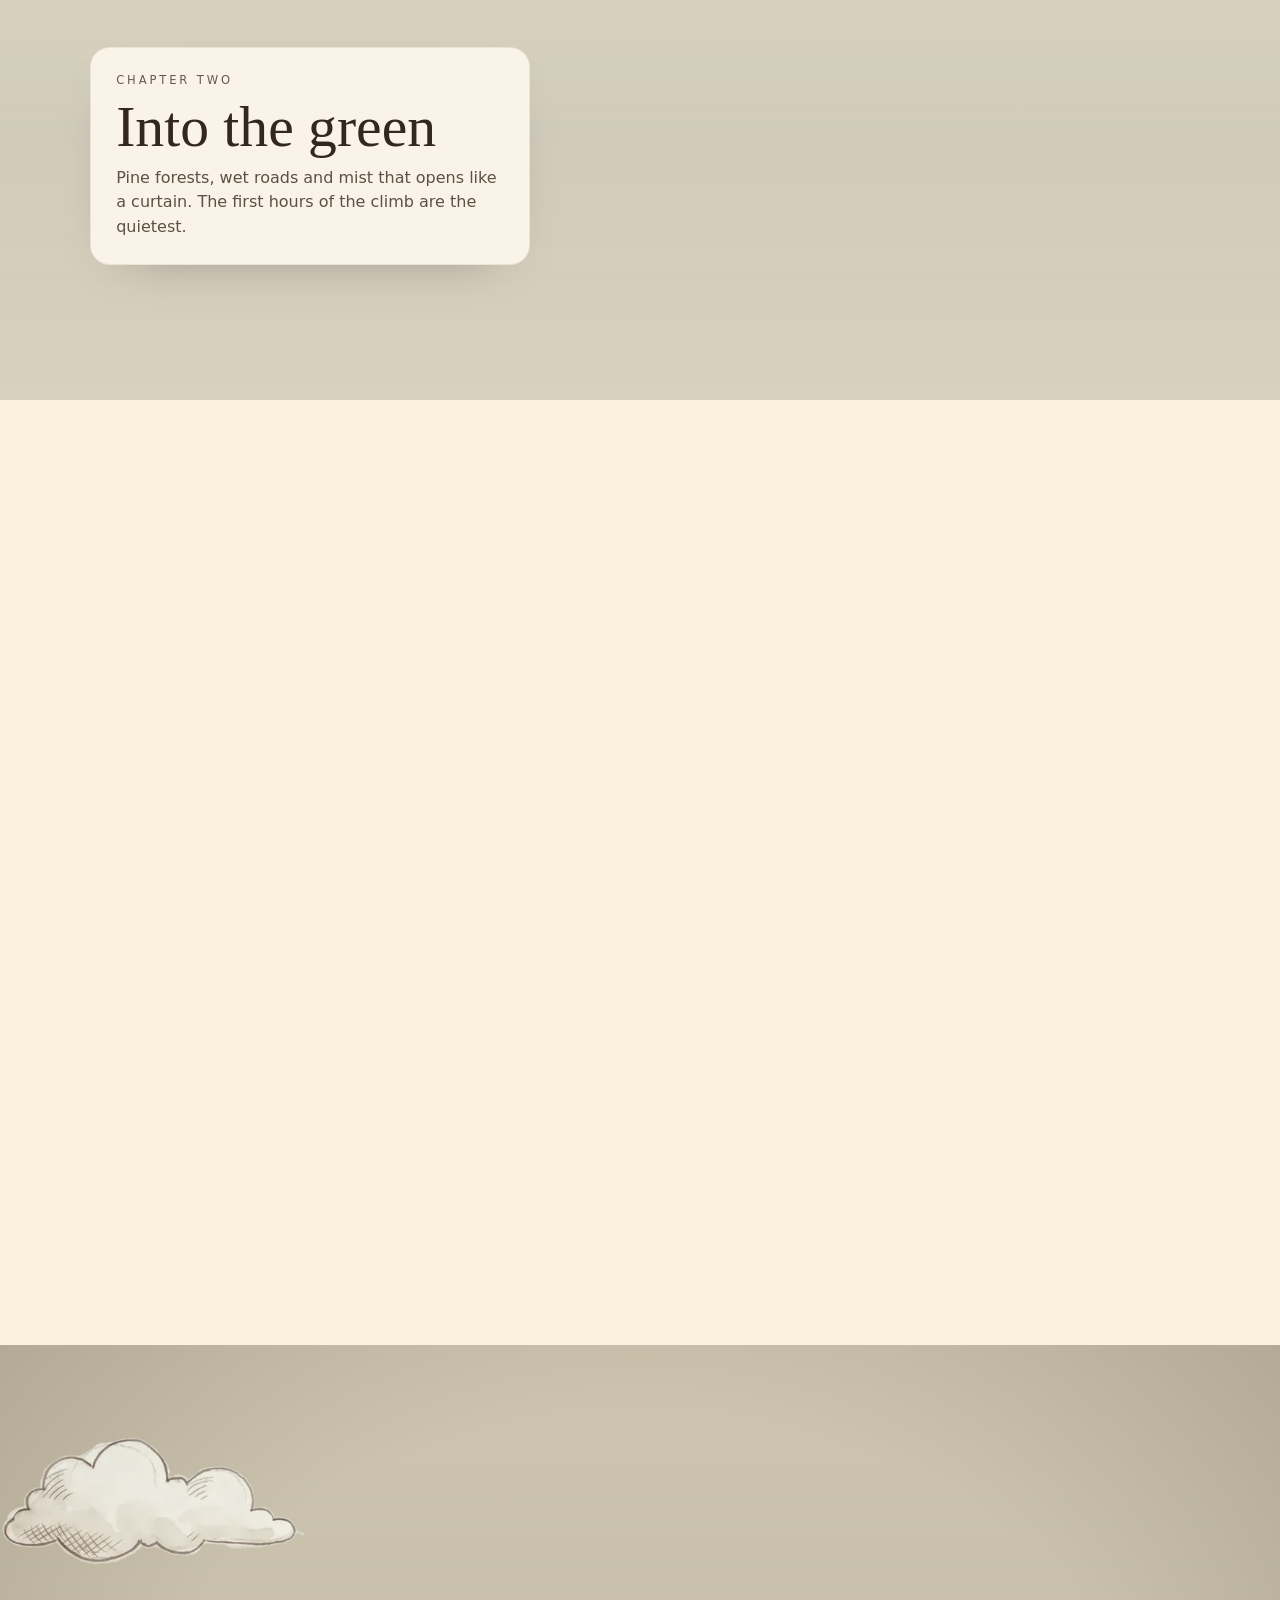
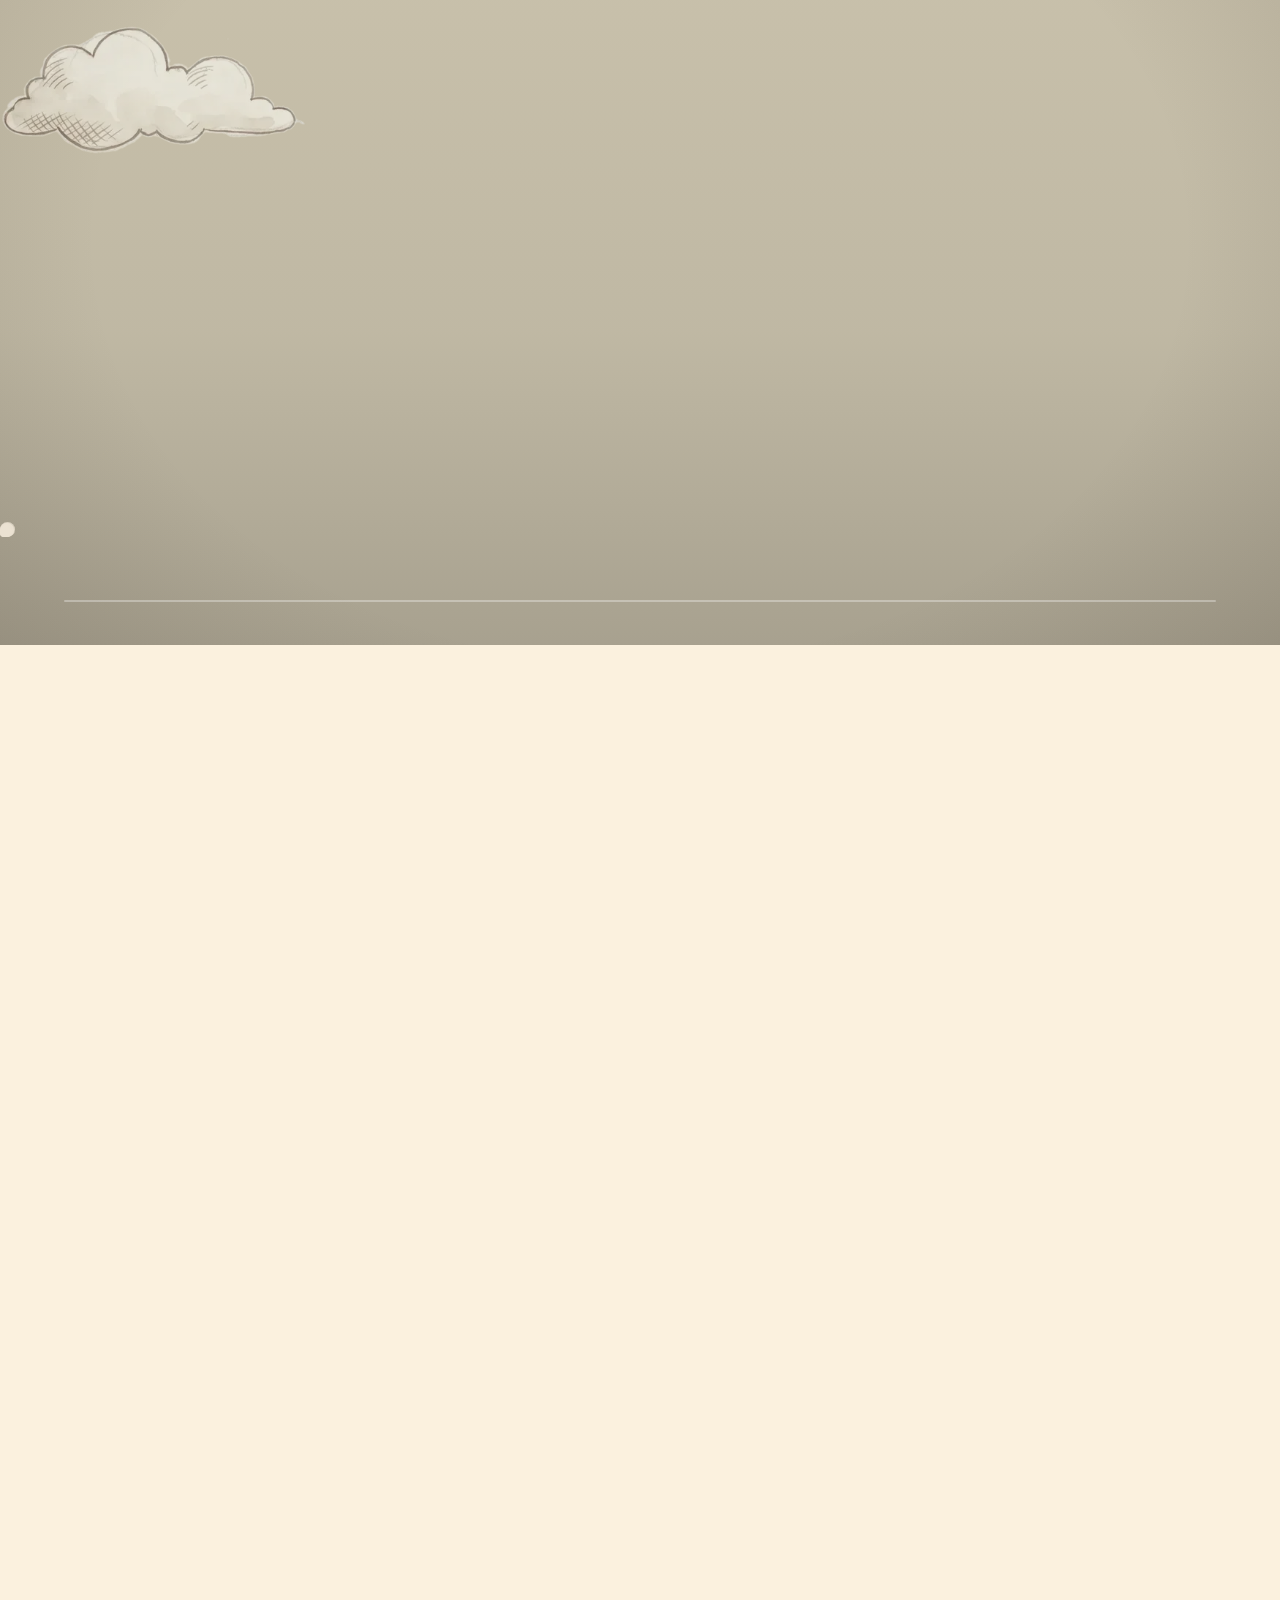
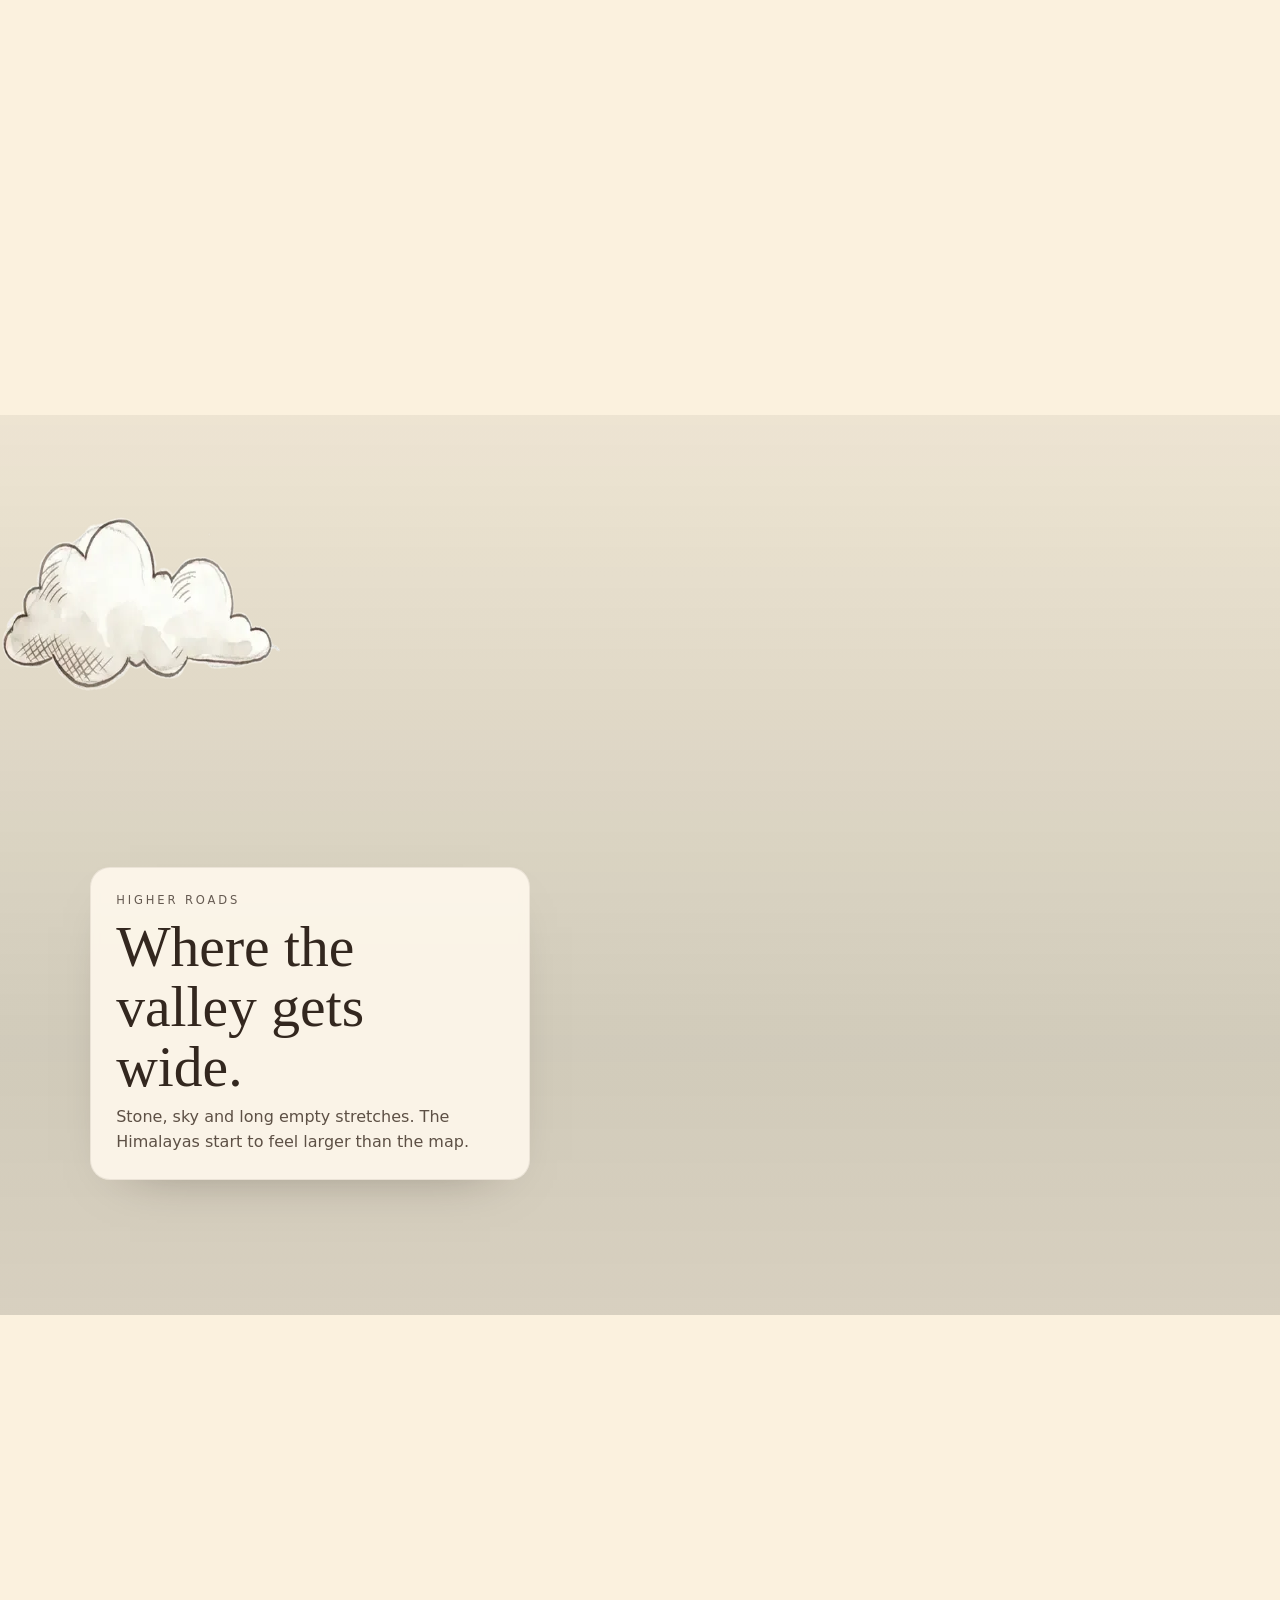
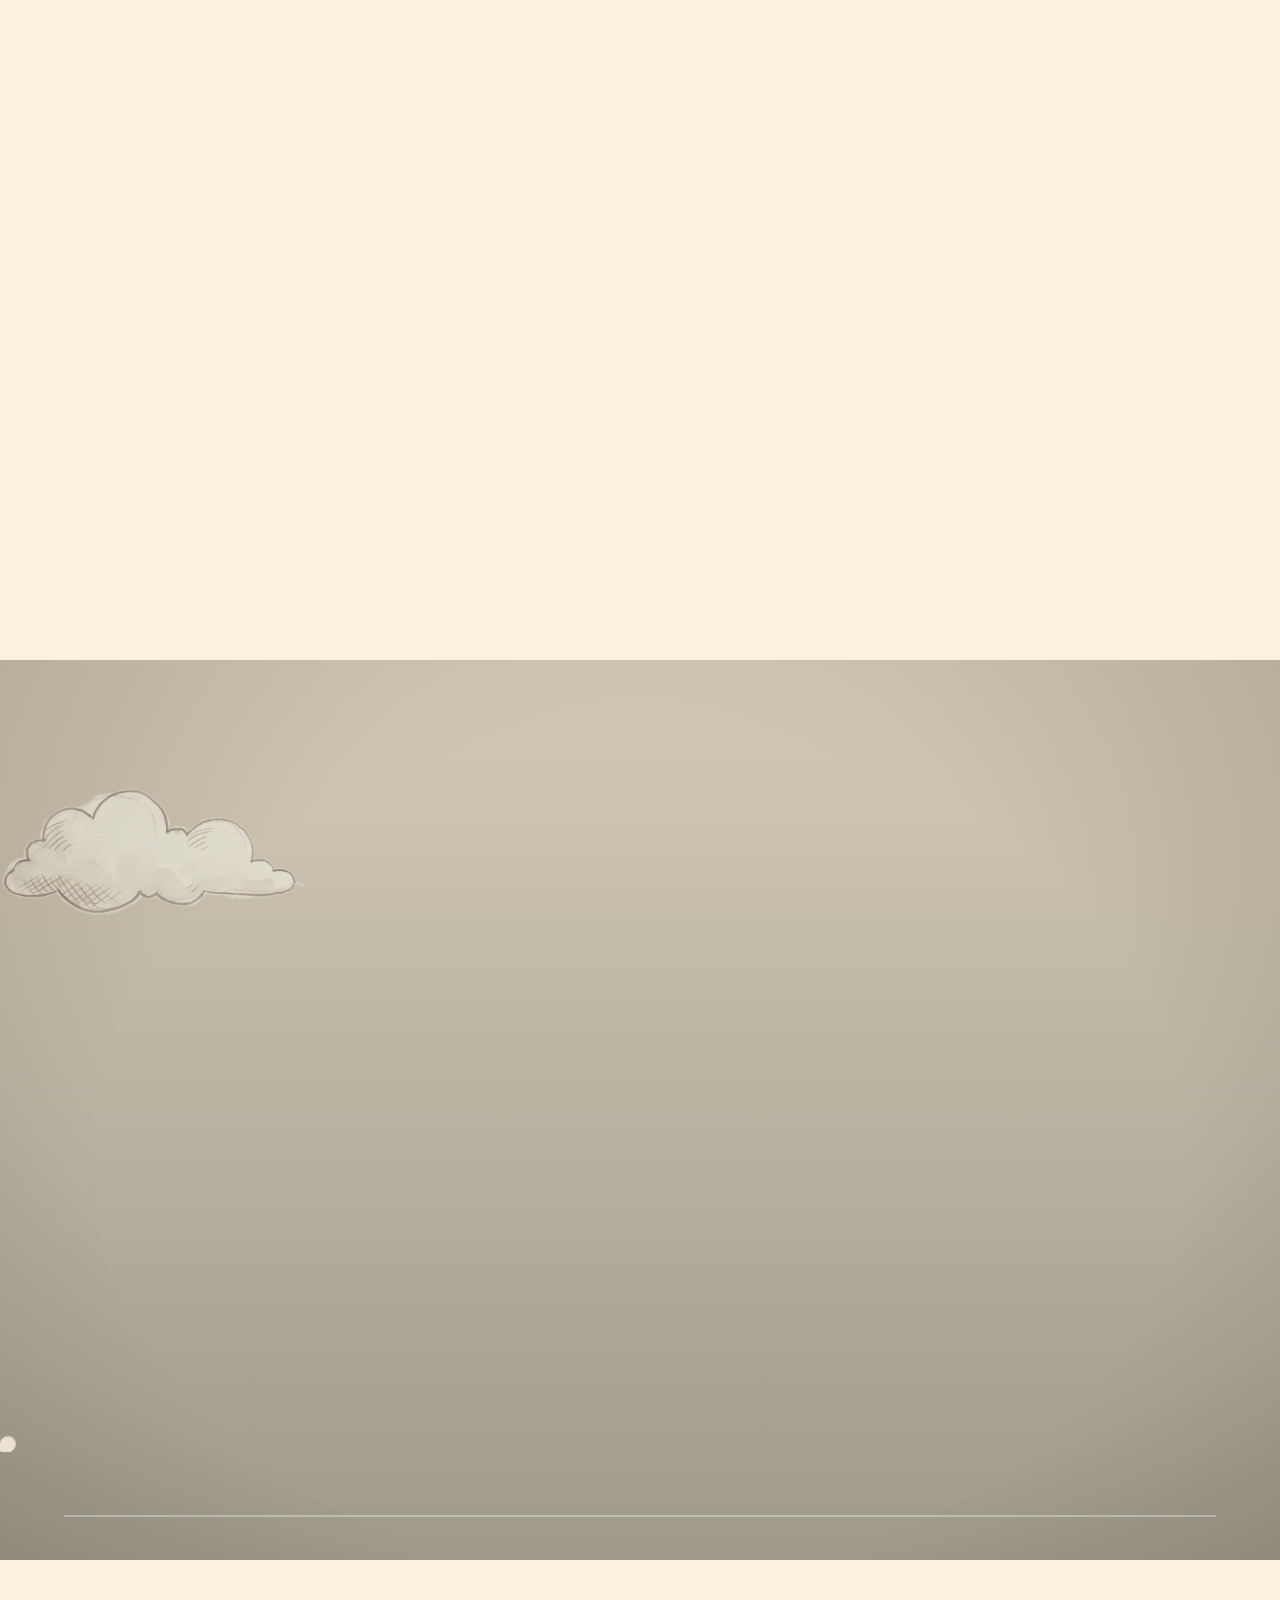
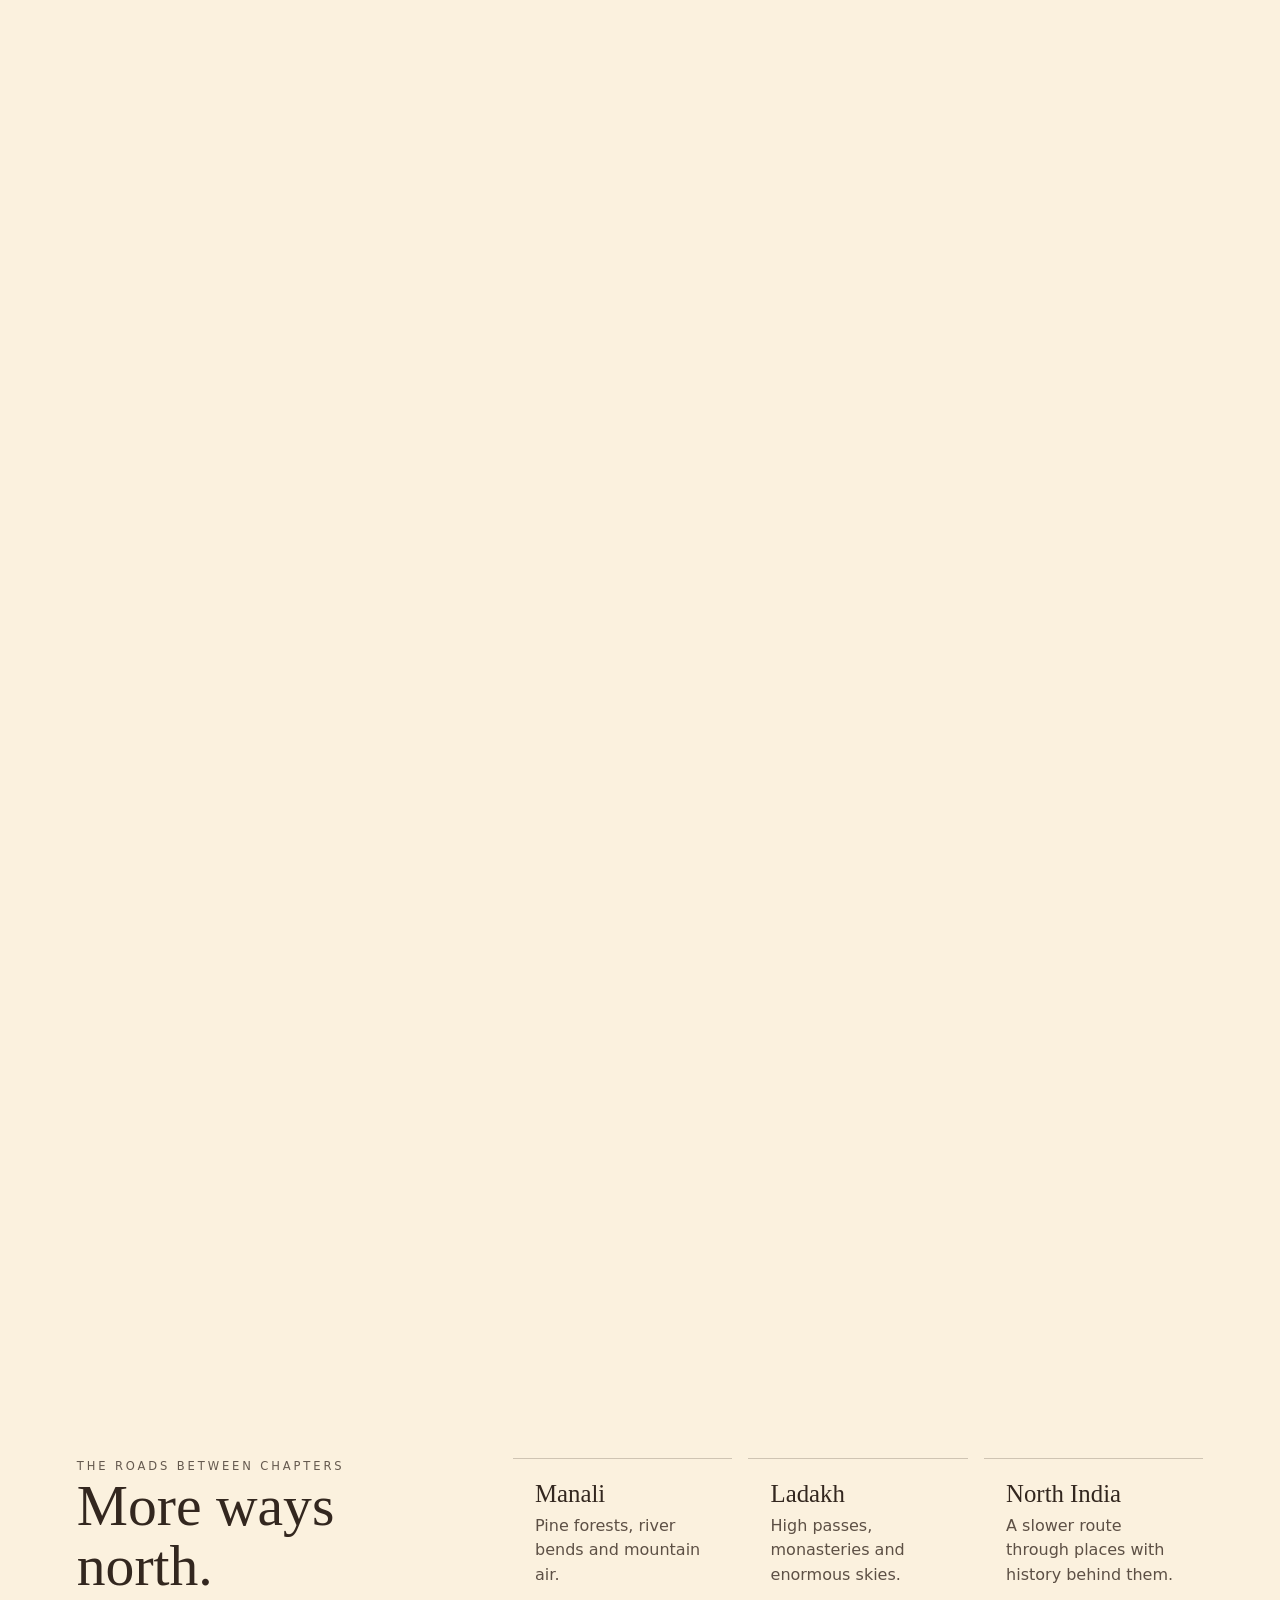
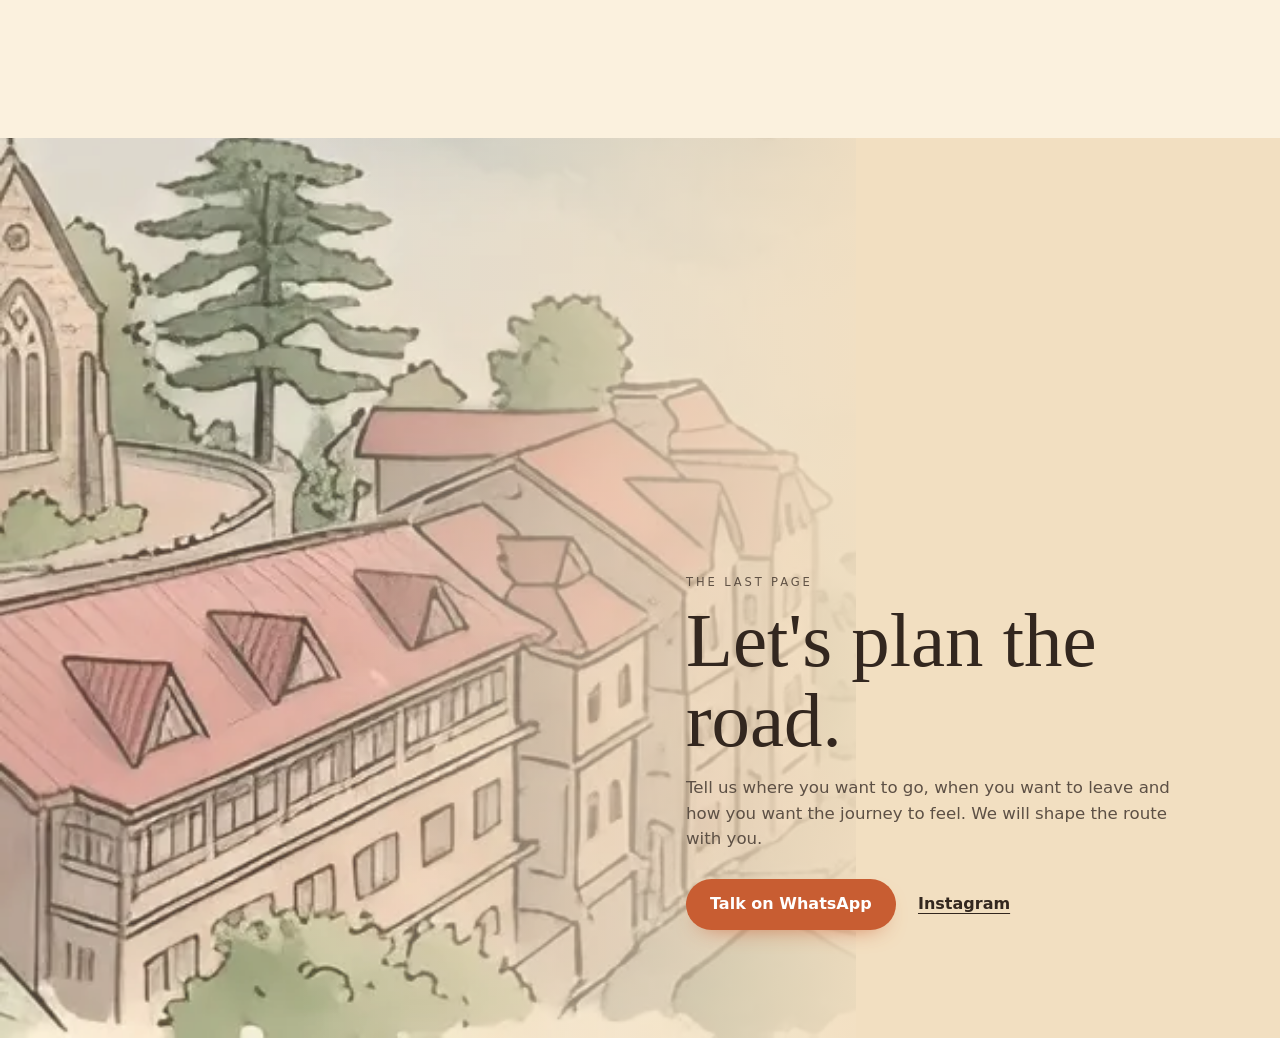
==== commit e86c3647: "Update site layout and preserve v1 in subfolder" ====
--- a/index.html
+++ b/index.html
@@ -13,7 +13,8 @@
   <meta property="og:description" content="Motorcycle and SUV journeys through the Himalayas and North India.">
   <meta property="og:image" content="assets/img/redfort-full.webp">
   <meta name="twitter:card" content="summary_large_image">
-  <link rel="preload" as="image" href="assets/img/redfort-full.webp" type="image/webp">
+  <link rel="preload" as="image" href="assets/img/redfort-full.webp" type="image/webp" media="(min-width: 701px), (orientation: landscape)">
+  <link rel="preload" as="image" href="assets/img/mobile/redfort-full-phone.webp" type="image/webp" media="(max-width: 700px) and (orientation: portrait)">
   <link rel="stylesheet" href="css/styles.css">
   <script id="site-schema" type="application/ld+json">
   {
@@ -30,11 +31,12 @@
 
   <header class="nav" id="site-nav">
     <a class="brand" href="#top" data-bind="brand">Northbound</a>
-    <nav aria-label="Main navigation">
+    <nav id="site-menu" aria-label="Main navigation">
       <a href="#journey" data-bind="navDestinations">Journeys</a>
       <a href="#contact" data-bind="navStories">Contact</a>
     </nav>
     <a class="pill pill--small" href="#contact" data-bind-href="navCtaHref" data-bind="navCta">Plan a trip</a>
+    <button class="nav-toggle" type="button" aria-expanded="false" aria-controls="site-menu" aria-label="Open menu"><span></span></button>
   </header>
 
   <main id="top">
@@ -42,7 +44,7 @@
     <section class="hero" aria-labelledby="hero-title">
       <div class="hero-stage">
         <picture class="hero-bg" aria-hidden="true">
-          <source media="(max-width: 700px)" srcset="assets/img/mobile/redfort-full-phone.webp">
+          <source media="(max-width: 700px) and (orientation: portrait)" srcset="assets/img/mobile/redfort-full-phone.webp">
           <img src="assets/img/redfort-full.webp" alt="" width="1610" height="692" fetchpriority="high">
         </picture>
 
@@ -74,7 +76,7 @@
       <div class="coupled-stage">
         <article class="coupled-scene coupled-scene--green">
           <picture class="coupled-bg">
-            <source media="(max-width: 700px)" srcset="assets/img/mobile/green-valley-phone.webp">
+            <source media="(max-width: 700px) and (orientation: portrait)" srcset="assets/img/mobile/green-valley-phone.webp">
             <img src="assets/img/green-valley.webp" alt="Misty green Himalayan valley and forest road" width="1634" height="686" loading="lazy" decoding="async">
           </picture>
           <div class="scene-wash"></div>
@@ -91,7 +93,7 @@
 
         <article class="coupled-scene coupled-scene--river">
           <picture class="coupled-bg">
-            <source media="(max-width: 700px)" srcset="assets/img/mobile/rishikesh-phone.webp">
+            <source media="(max-width: 700px) and (orientation: portrait)" srcset="assets/img/mobile/rishikesh-phone.webp">
             <img src="assets/img/rishikesh.webp" alt="Rishikesh suspension bridge and riverfront" width="1780" height="722" loading="lazy" decoding="async">
           </picture>
           <div class="scene-wash"></div>
@@ -111,7 +113,7 @@
     <section class="ride" id="bike-ride" data-ride="bike" aria-label="Motorcycle journey through the green valley">
       <div class="ride-stage">
         <picture class="ride-bg">
-          <source media="(max-width: 700px)" srcset="assets/img/mobile/green-valley-phone.webp">
+          <source media="(max-width: 700px) and (orientation: portrait)" srcset="assets/img/mobile/green-valley-phone.webp">
           <img src="assets/img/green-valley.webp" alt="Green Himalayan valley used as the fixed stage for a motorcycle journey" width="1634" height="686" loading="lazy" decoding="async">
         </picture>
         <div class="ride-wash"></div>
@@ -154,7 +156,7 @@
       <div class="coupled-stage">
         <article class="coupled-scene coupled-scene--ladakh">
           <picture class="coupled-bg">
-            <source media="(max-width: 700px)" srcset="assets/img/mobile/ladakh-mountain-phone.webp">
+            <source media="(max-width: 700px) and (orientation: portrait)" srcset="assets/img/mobile/ladakh-mountain-phone.webp">
             <img src="assets/img/ladakh-mountain.webp" alt="High Ladakh mountain road and monastery" width="1654" height="688" loading="lazy" decoding="async">
           </picture>
           <div class="scene-wash"></div>
@@ -170,7 +172,7 @@
 
         <article class="coupled-scene coupled-scene--chandra">
           <picture class="coupled-bg">
-            <source media="(max-width: 700px)" srcset="assets/img/mobile/chandratal-phone.webp">
+            <source media="(max-width: 700px) and (orientation: portrait)" srcset="assets/img/mobile/chandratal-phone.webp">
             <img src="assets/img/chandratal.webp" alt="Chandratal lake under a night sky in the Himalayas" width="1734" height="706" loading="lazy" decoding="async">
           </picture>
           <div class="scene-wash"></div>
@@ -189,7 +191,7 @@
     <section class="ride ride--suv" id="suv-ride" data-ride="suv" aria-label="SUV journey through Ladakh">
       <div class="ride-stage">
         <picture class="ride-bg">
-          <source media="(max-width: 700px)" srcset="assets/img/mobile/ladakh-mountain-phone.webp">
+          <source media="(max-width: 700px) and (orientation: portrait)" srcset="assets/img/mobile/ladakh-mountain-phone.webp">
           <img src="assets/img/ladakh-mountain.webp" alt="Ladakh mountain landscape used as the fixed stage for an SUV journey" width="1654" height="688" loading="lazy" decoding="async">
         </picture>
         <div class="ride-wash"></div>
@@ -244,7 +246,7 @@
       <div class="contact-inner">
         <div class="contact-art" aria-hidden="true">
           <picture>
-            <source media="(max-width: 700px)" srcset="assets/img/mobile/manali-phone.webp">
+            <source media="(max-width: 700px) and (orientation: portrait)" srcset="assets/img/mobile/manali-phone.webp">
             <img src="assets/img/manali.webp" alt="" width="1782" height="724" loading="lazy" decoding="async" data-bind-src="contactDesktop">
           </picture>
           <div class="contact-art-wash"></div>
--- a/css/styles.css
+++ b/css/styles.css
@@ -13,7 +13,7 @@
 
 *{box-sizing:border-box;margin:0}
 html{background:var(--paper);scroll-behavior:smooth}
-body{font-family:var(--body);color:var(--ink);background:var(--paper);line-height:1.55;-webkit-font-smoothing:antialiased;overflow-x:hidden}
+body{font-family:var(--body);color:var(--ink);background:var(--paper);line-height:1.55;-webkit-font-smoothing:antialiased}
 img{display:block;max-width:none}
 a{color:inherit;text-decoration:none}
 button,input,textarea{font:inherit}
@@ -25,21 +25,41 @@
 .nav>*{pointer-events:auto}
 .brand{font:500 1.35rem/1 var(--heading);letter-spacing:.03em}
 .nav nav{display:flex;gap:1.7rem;font-size:.9rem;color:var(--muted)}
+.nav nav a{padding:.45rem 0}
+.nav-toggle{display:none}
 .pill{display:inline-flex;align-items:center;justify-content:center;background:var(--accent);color:#fff;padding:.66rem 1.2rem;border-radius:999px;font-size:.9rem;font-weight:650;box-shadow:0 10px 25px -15px var(--accent);transition:transform .35s ease,background .35s ease}
 .pill:hover{transform:translateY(-2px);background:var(--accent-dark)}
 .pill--small{padding:.58rem 1.08rem}
 .pill--large{padding:.82rem 1.5rem;font-size:1rem}
-.text-link{font-weight:600;text-decoration:underline;text-underline-offset:4px}
-@media(max-width:700px){.nav nav{display:none}.nav{padding-left:1rem;padding-right:1rem}.brand{font-size:1.15rem}.pill--small{font-size:.78rem;padding:.52rem .85rem}}
+.text-link{padding:.5rem 0;font-weight:600;text-decoration:underline;text-underline-offset:4px}
+@media(max-width:700px){
+  .nav{gap:.5rem;padding-left:1rem;padding-right:1rem}
+  .brand{margin-right:auto;font-size:1.15rem}
+  .pill--small{min-height:44px;font-size:.82rem;padding:.5rem .95rem}
+  /* Links move into a dropdown panel opened by .nav-toggle */
+  .nav nav{position:absolute;top:calc(100% - .25rem);left:1rem;right:1rem;flex-direction:column;gap:0;padding:.4rem;font-size:1rem;color:var(--ink);background:var(--paper);border:1px solid rgba(51,39,31,.1);border-radius:18px;box-shadow:0 20px 45px -30px rgba(30,20,14,.55);opacity:0;visibility:hidden;transform:translateY(-.4rem);transition:opacity .2s ease,transform .2s ease,visibility .2s}
+  .nav.is-open nav{opacity:1;visibility:visible;transform:none}
+  .nav nav a{padding:.8rem 1rem;border-radius:12px}
+  .nav-toggle{display:grid;place-items:center;flex:none;width:44px;height:44px;padding:0;color:var(--ink);background:rgba(251,241,222,.72);border:1px solid rgba(51,39,31,.16);border-radius:50%;cursor:pointer}
+  .nav-toggle span,.nav-toggle span::before,.nav-toggle span::after{display:block;width:18px;height:2px;border-radius:2px;background:currentColor;transition:transform .2s ease,background .2s ease}
+  .nav-toggle span{position:relative}
+  .nav-toggle span::before,.nav-toggle span::after{content:"";position:absolute;left:0}
+  .nav-toggle span::before{top:-6px}
+  .nav-toggle span::after{top:6px}
+  .nav.is-open .nav-toggle span{background:transparent}
+  .nav.is-open .nav-toggle span::before{transform:translateY(6px) rotate(45deg)}
+  .nav.is-open .nav-toggle span::after{transform:translateY(-6px) rotate(-45deg)}
+}
 
 .eyebrow{font-size:.72rem;letter-spacing:.25em;text-transform:uppercase;opacity:.75}
-h1,h2,h3{font-family:var(--heading);font-weight:500;line-height:1.04}
-h1{font-size:clamp(2.5rem,6vw,5.6rem)}
+h1,h2,h3{font-family:var(--heading);font-weight:500;line-height:1.04;overflow-wrap:break-word}
+/* svh term only bites on short screens (landscape phones, short laptops) */
+h1{font-size:clamp(2.5rem,min(6vw,12svh),5.6rem)}
 h2{font-size:clamp(2rem,4.5vw,4rem)}
 
 /* Hero: retain the layered watercolor spirit */
 .hero{position:relative;height:300svh}
-.hero-stage{position:sticky;top:0;height:100svh;overflow:hidden;background:linear-gradient(180deg,#fbefdc 0%,#efd9b9 72%,var(--paper) 100%)}
+.hero-stage{position:sticky;top:0;height:100dvh;overflow:hidden;background:linear-gradient(180deg,#fbefdc 0%,#efd9b9 72%,var(--paper) 100%)}
 .hero-bg{position:absolute;inset:auto 0 0;height:72%;z-index:2;overflow:hidden;display:block}
 .hero-bg img{width:100%;height:100%;object-fit:cover;object-position:center bottom}
 .hero-paper{position:absolute;inset:0;z-index:3;background:linear-gradient(180deg,rgba(251,241,222,.98) 0 17%,rgba(251,241,222,.22) 48%,rgba(251,241,222,.05) 78%,rgba(251,241,222,.15) 100%)}
@@ -53,9 +73,10 @@
 .hero-cutout{position:absolute;z-index:12;pointer-events:none;will-change:transform}
 .hero-cutout img{width:100%;height:auto}
 .hero-cutout--taj{left:9%;bottom:14%;width:clamp(190px,23vw,380px);opacity:.45}
-.hero-cutout--qutub{left:8%;bottom:18%;height:45svh}.hero-cutout--qutub img{height:100%;width:auto}
-.hero-cutout--kedar{right:11%;bottom:16%;height:33svh}.hero-cutout--kedar img{height:100%;width:auto}
-.hero-copy{position:absolute;z-index:40;left:50%;top:19%;transform:translateX(-50%);width:min(92vw,930px);text-align:center;display:flex;flex-direction:column;align-items:center;gap:1rem}
+/* vw caps keep the tall cutouts in proportion on portrait tablets; landscape screens hit the svh value */
+.hero-cutout--qutub{left:8%;bottom:18%;height:min(45svh,48vw)}.hero-cutout--qutub img{height:100%;width:auto}
+.hero-cutout--kedar{right:11%;bottom:16%;height:min(33svh,36vw)}.hero-cutout--kedar img{height:100%;width:auto}
+.hero-copy{position:absolute;z-index:40;left:50%;top:max(19%,calc(var(--nav-height) + env(safe-area-inset-top)));transform:translateX(-50%);width:min(92vw,930px);text-align:center;display:flex;flex-direction:column;align-items:center;gap:1rem}
 .hero-copy::before{content:"";position:absolute;inset:-22% -10%;z-index:-1;background:radial-gradient(ellipse,rgba(251,241,222,.9),rgba(251,241,222,0) 72%)}
 .tagline{font-size:clamp(1rem,1.6vw,1.25rem);color:var(--muted)}
 .scroll-cue{margin-top:.45rem;font-size:.72rem;letter-spacing:.22em;text-transform:uppercase;opacity:.65;animation:bob 3s ease-in-out infinite}
@@ -63,9 +84,9 @@
 
 /* Normal coupled scenes: fixed/sticky background changes vertically */
 .coupled{position:relative;height:205svh}
-.coupled-stage{position:sticky;top:0;height:100svh;overflow:hidden;background:var(--paper)}
+.coupled-stage{position:sticky;top:0;height:100dvh;overflow:hidden;background:var(--paper)}
 .coupled-scene{position:absolute;inset:0;overflow:hidden;opacity:0;visibility:hidden}
-.coupled-scene--green{opacity:1;visibility:visible}
+.coupled-scene:first-child{opacity:1;visibility:visible}
 .coupled-bg{position:absolute;inset:0;display:block}
 .coupled-bg img{width:100%;height:100%;object-fit:cover}
 .scene-wash{position:absolute;inset:0;background:linear-gradient(180deg,rgba(22,33,27,.06),rgba(22,33,27,.18) 70%,rgba(18,19,18,.15))}
@@ -99,8 +120,9 @@
 @keyframes snowFall{0%{translate:0 -8vh;opacity:0}12%{opacity:.85}55%{translate:var(--drift) 54vh}100%{translate:calc(var(--drift) * -.7) 112vh;opacity:.05}}
 
 /* Special ride: one fixed stage, moving bike/SUV and cards only */
-.ride{position:relative;height:430svh}
-.ride-stage{position:sticky;top:0;height:100svh;overflow:hidden;background:#d8cfb8}
+/* --card-stagger (vh) and --vehicle-end (vw) are read by setupRide() in main.js */
+.ride{position:relative;height:430svh;--card-stagger:4;--vehicle-end:80}
+.ride-stage{position:sticky;top:0;height:100dvh;overflow:hidden;background:#d8cfb8}
 .ride-bg{position:absolute;inset:0;z-index:1;display:block}
 .ride-bg img{width:100%;height:100%;object-fit:cover}
 .ride-wash{position:absolute;inset:0;z-index:2;background:linear-gradient(180deg,rgba(13,22,17,.05),rgba(13,19,16,.12) 65%,rgba(14,15,13,.24))}
@@ -110,8 +132,9 @@
 .cloud--r1{top:10%;left:0;opacity:.72}.cloud--r1 img{animation-duration:175s;animation-delay:-80s}
 .cloud--r2{top:31%;left:0;opacity:.58}.cloud--r2 img{animation-duration:240s;animation-delay:-175s}
 .cloud--r3{top:14%;left:0;opacity:.45}.cloud--r3 img{animation-duration:220s;animation-delay:-140s}
-.ride-content{position:absolute;inset:0;z-index:30;pointer-events:none}
-.journey-card{position:absolute;width:min(78vw,390px);padding:1.35rem 1.45rem;background:rgba(255,248,235,.9);border:1px solid rgba(255,255,255,.3);backdrop-filter:blur(7px);border-radius:18px;box-shadow:0 25px 60px -40px rgba(16,13,9,.6);opacity:0;will-change:transform,opacity}
+/* Cards sit above the vehicle (z 45) so the bike/SUV never covers their text */
+.ride-content{position:absolute;inset:0;z-index:50;pointer-events:none}
+.journey-card{position:absolute;left:0;top:min(58%,calc(100% - 17rem));width:min(78vw,390px);padding:1.35rem 1.45rem;background:rgba(255,248,235,.9);border:1px solid rgba(255,255,255,.3);backdrop-filter:blur(7px);border-radius:18px;box-shadow:0 25px 60px -40px rgba(16,13,9,.6);opacity:0;will-change:transform,opacity}
 .journey-card h2{font-size:clamp(1.6rem,3vw,2.5rem);margin:.38rem 0 .55rem}
 .journey-card p:last-child{color:var(--muted)}
 .journey-card--bike{color:var(--ink)}
@@ -132,13 +155,15 @@
 /* Static SEO content and contact */
 .roads{padding:8rem clamp(1.2rem,6vw,7rem);background:var(--paper)}
 .roads-inner{display:grid;grid-template-columns:minmax(0,.7fr) minmax(0,1.3fr);gap:4rem;align-items:start;max-width:1200px;margin:0 auto}
-.roads-grid{display:grid;grid-template-columns:repeat(3,1fr);gap:1rem}
+.roads-grid{display:grid;grid-template-columns:repeat(3,minmax(0,1fr));gap:1rem}
 .roads-grid article{padding:1.4rem;border-top:1px solid rgba(51,39,31,.22)}
 .roads-grid h3{font-size:1.55rem;margin-bottom:.4rem}
 .roads-grid p{color:var(--muted)}
 .contact{min-height:100svh;position:relative;background:var(--paper-deep);display:grid;place-items:center;overflow:hidden}
-.contact-inner{position:relative;width:min(1200px,100%);min-height:100svh;display:grid;grid-template-columns:1.05fr .95fr;align-items:end}
-.contact-art{position:absolute;inset:0 auto 0 0;width:68%;overflow:hidden}
+.contact-inner{width:min(1200px,100%);min-height:100svh;display:grid;grid-template-columns:1.05fr .95fr;align-items:end}
+/* Positioned against full-width .contact so the art bleeds to the left edge on wide screens;
+   its right edge stays where 68% of the 1200px container put it (identical at <=1200px). */
+.contact-art{position:absolute;inset:0 auto 0 0;width:calc(50% + min(216px,18%));overflow:hidden}
 .contact-art picture,.contact-art img{width:100%;height:100%;display:block}
 .contact-art img{object-fit:cover;object-position:left bottom;opacity:.72}
 .contact-art-wash{position:absolute;inset:0;background:linear-gradient(90deg,rgba(242,223,193,0) 0 35%,rgba(242,223,193,.9) 100%)}
@@ -147,29 +172,60 @@
 .contact-copy>p:not(.eyebrow){max-width:520px;color:var(--muted);font-size:1.04rem}
 .contact-actions{display:flex;align-items:center;gap:1.4rem;flex-wrap:wrap;margin-top:1.7rem}
 
+/* Tablet and below: the side-by-side roads layout leaves ~120px text columns, so stack the intro above the grid */
+@media(max-width:1100px){
+  .roads-inner{grid-template-columns:1fr;gap:2.4rem}
+}
+
+/* Portrait tablets and phones: the two-column contact squeezes copy into a ~360px strip, so stack art over copy */
+@media(max-width:900px){
+  .contact-inner{display:flex;flex-direction:column;justify-content:flex-end;align-items:stretch}
+  .contact-art{width:100%;height:58%}
+  .contact-art-wash{background:linear-gradient(180deg,rgba(242,223,193,.05),rgba(242,223,193,.95) 78%)}
+  .contact-copy{padding:48svh clamp(1.2rem,6vw,4rem) 8svh}
+}
+
+/* Portrait tablets: the stage is tall, so lift the cards into the open sky and give the vehicle more presence */
+@media(min-width:701px) and (orientation:portrait){
+  .journey-card{top:30%}
+  .vehicle{width:clamp(240px,46vw,510px)}
+}
+
 /* Mobile */
 @media(max-width:700px){
   .hero{height:235svh}
   .hero-bg{height:80%}
   .hero-bg img{object-position:55% bottom}
-  .hero-copy{top:15%;width:90vw}
-  .hero-cutout--taj{left:-4%;bottom:10%;width:45vw;opacity:.28}
+  .hero-copy{top:max(15%,calc(var(--nav-height) + env(safe-area-inset-top)));width:90vw}
+  .hero-cutout--taj{left:-4%;bottom:10%;width:min(45vw,40svh);opacity:.28}
   .hero-cutout--qutub{left:1%;bottom:13%;height:32svh}
   .hero-cutout--kedar{right:0;bottom:12%;height:25svh}
-  .coupled{height:205svh}
   .scene-copy{width:min(90vw,360px);padding:1.15rem 1.15rem}
   .scene-copy--left,.scene-copy--right{left:50%;right:auto;bottom:9%;transform:translateX(-50%)}
-  .vehicle{width:clamp(200px,70vw,340px);bottom:12%}
+  /* Cards are centred by main.js and rest in the upper band; the vehicle owns the bottom band */
+  .ride{--card-stagger:0;--vehicle-end:68}
+  .vehicle{width:min(70vw,40svh,340px);bottom:8%}
   .vehicle--bike{transform:translateX(-80vw)}
   .vehicle--suv{transform:translateX(-90vw)}
-  .journey-card{width:min(82vw,330px);padding:1.15rem 1.15rem}
+  .journey-card{top:max(calc(var(--nav-height) + 1rem),22svh);width:min(82vw,330px);padding:1.15rem 1.15rem}
   .roads{padding:5rem 1.2rem}
-  .roads-inner{grid-template-columns:1fr;gap:2.4rem}
   .roads-grid{grid-template-columns:1fr}
-  .contact-inner{display:block}
-  .contact-art{width:100%;height:58%}
-  .contact-art-wash{background:linear-gradient(180deg,rgba(242,223,193,.05),rgba(242,223,193,.95) 78%)}
-  .contact-copy{padding:48vh 1.2rem 8vh}
+}
+
+/* Portrait phones get the full-scene mobile Red Fort painting (same media as its <source> in index.html),
+   so the cutouts become small foreground props on the grass instead of covering the fort */
+@media(max-width:700px) and (orientation:portrait){
+  .hero-cutout--taj{display:none}
+  .hero-cutout--qutub{left:5%;bottom:6%;height:17svh}
+  .hero-cutout--kedar{right:5%;bottom:6%;height:11svh}
+}
+
+/* Landscape phones / very short windows: only ~375-500px of height, so pin cards under the nav and shrink the vehicle */
+@media(orientation:landscape) and (max-height:500px){
+  .hero-copy{gap:.6rem}
+  .ride{--card-stagger:0}
+  .journey-card{top:calc(var(--nav-height) + .25rem)}
+  .vehicle{width:min(30vw,48svh);bottom:4%}
 }
 
 .calm *, .calm *::before, .calm *::after{animation:none!important;transition:none!important;scroll-behavior:auto!important}
